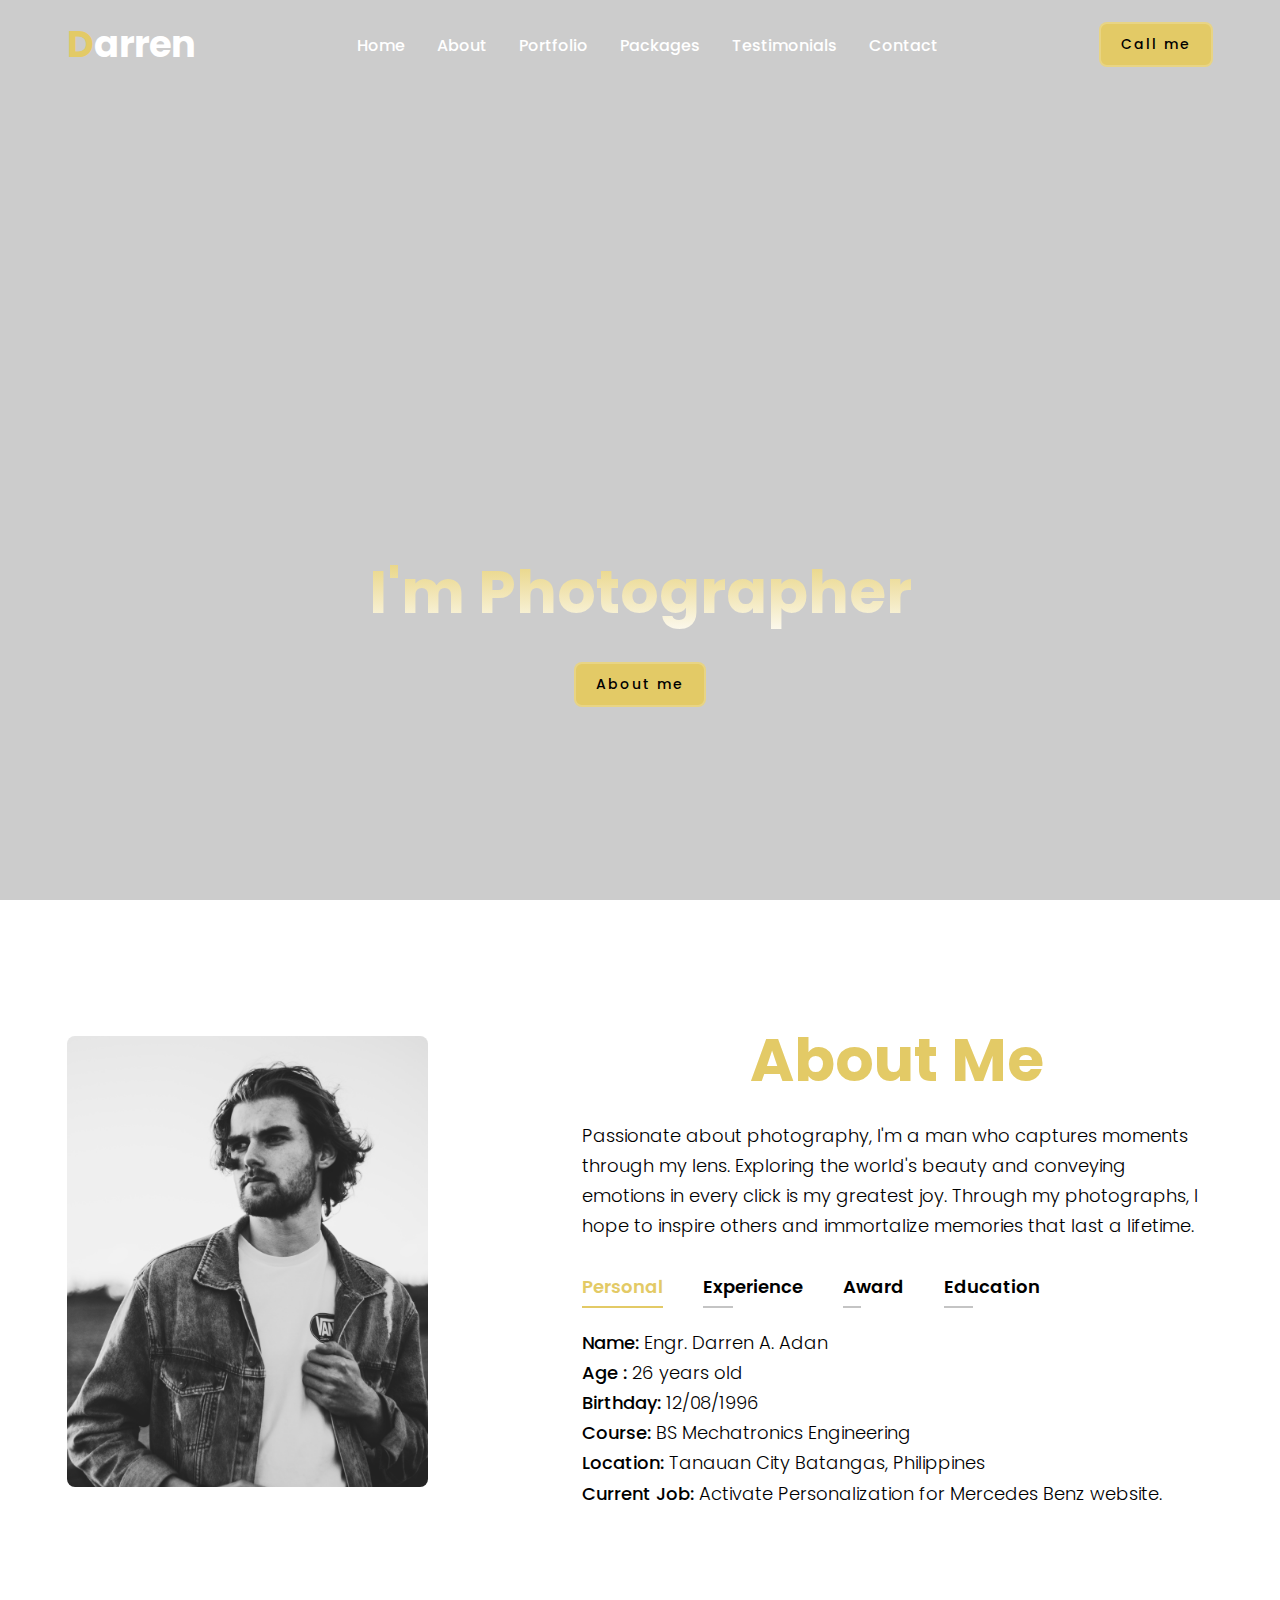
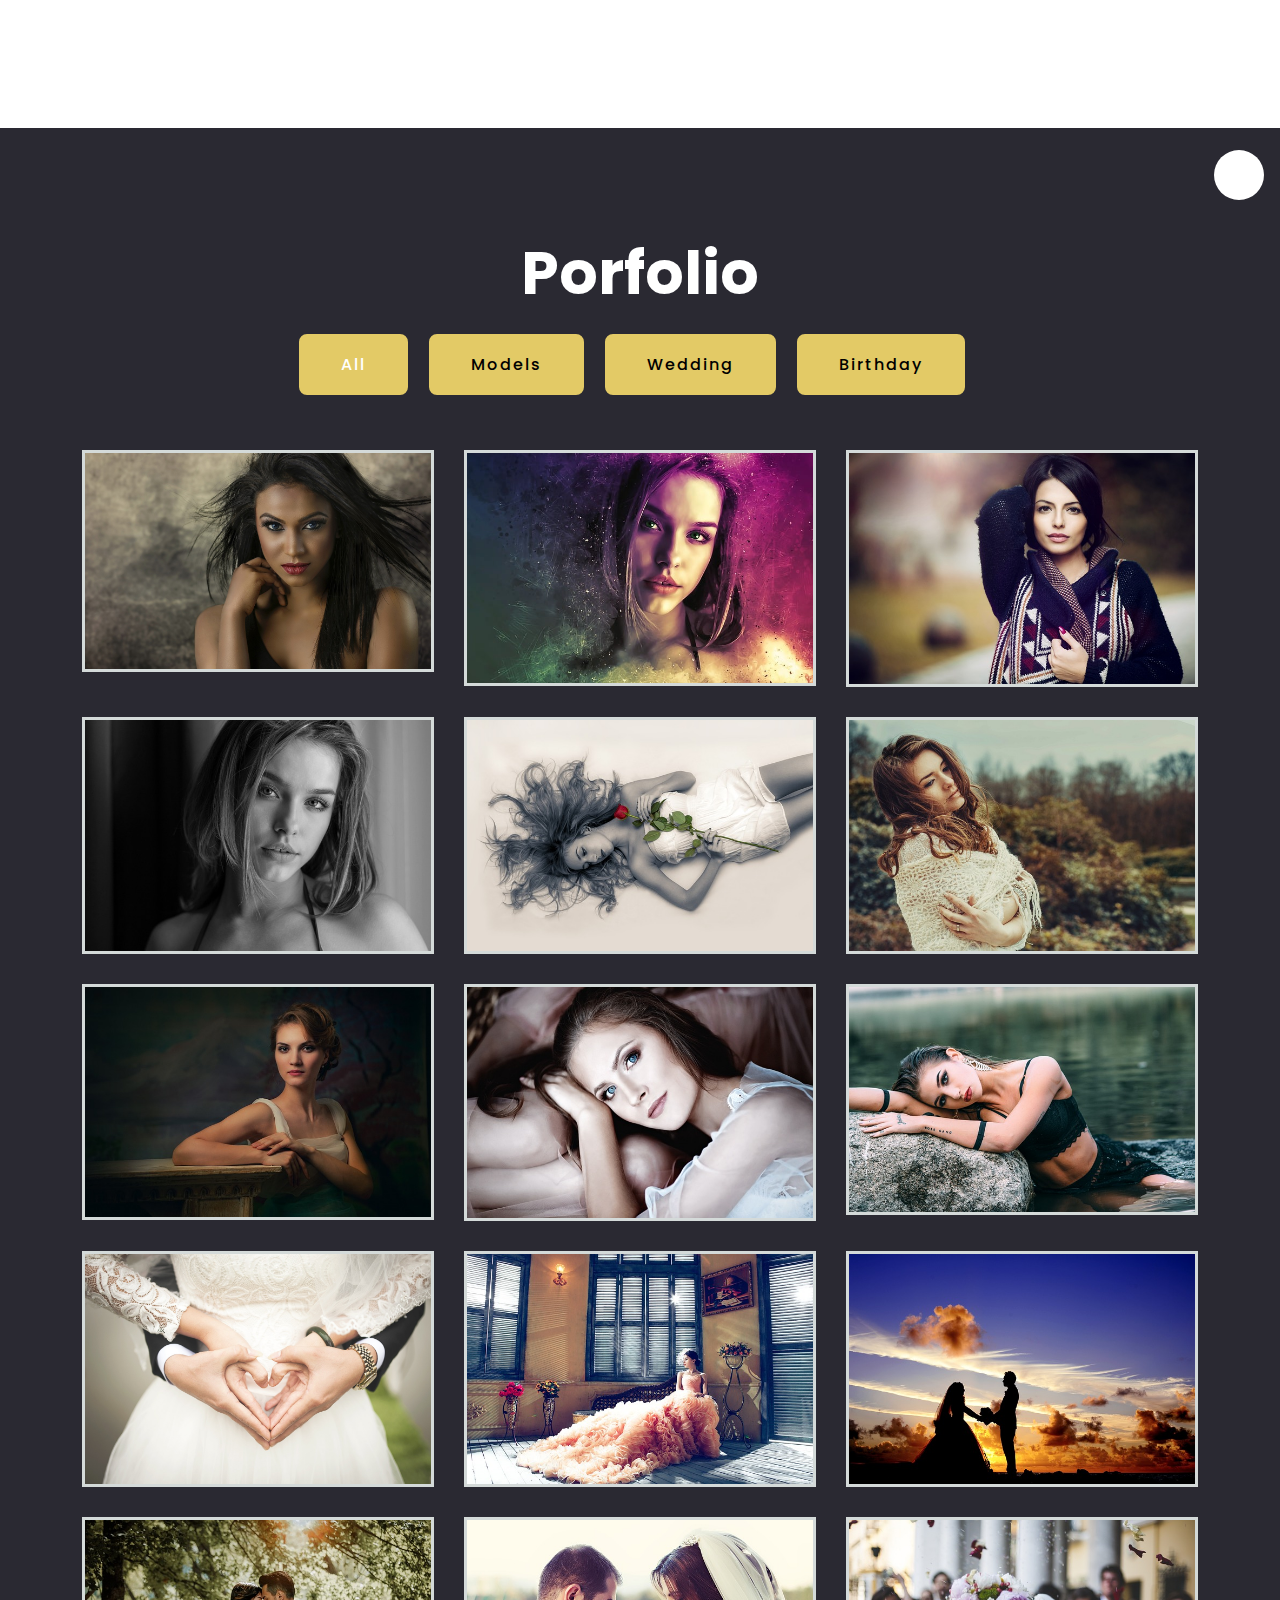
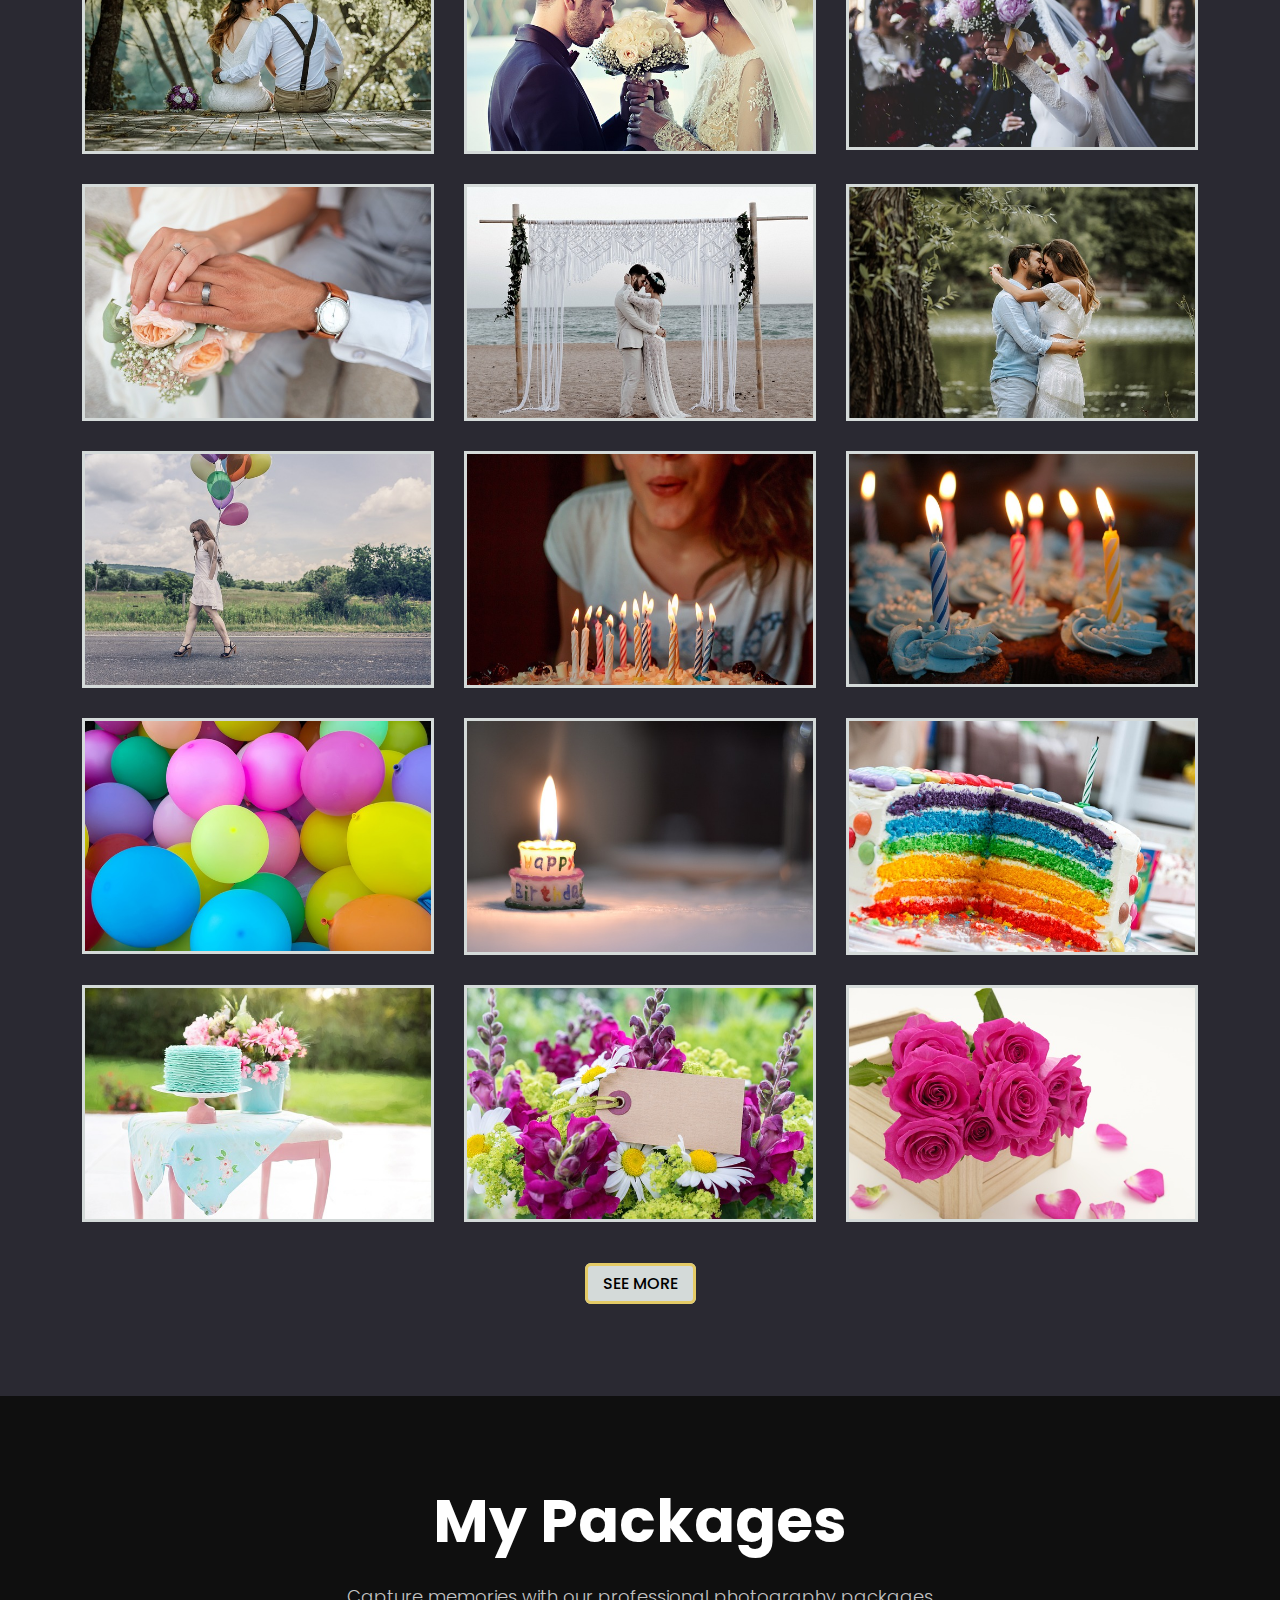
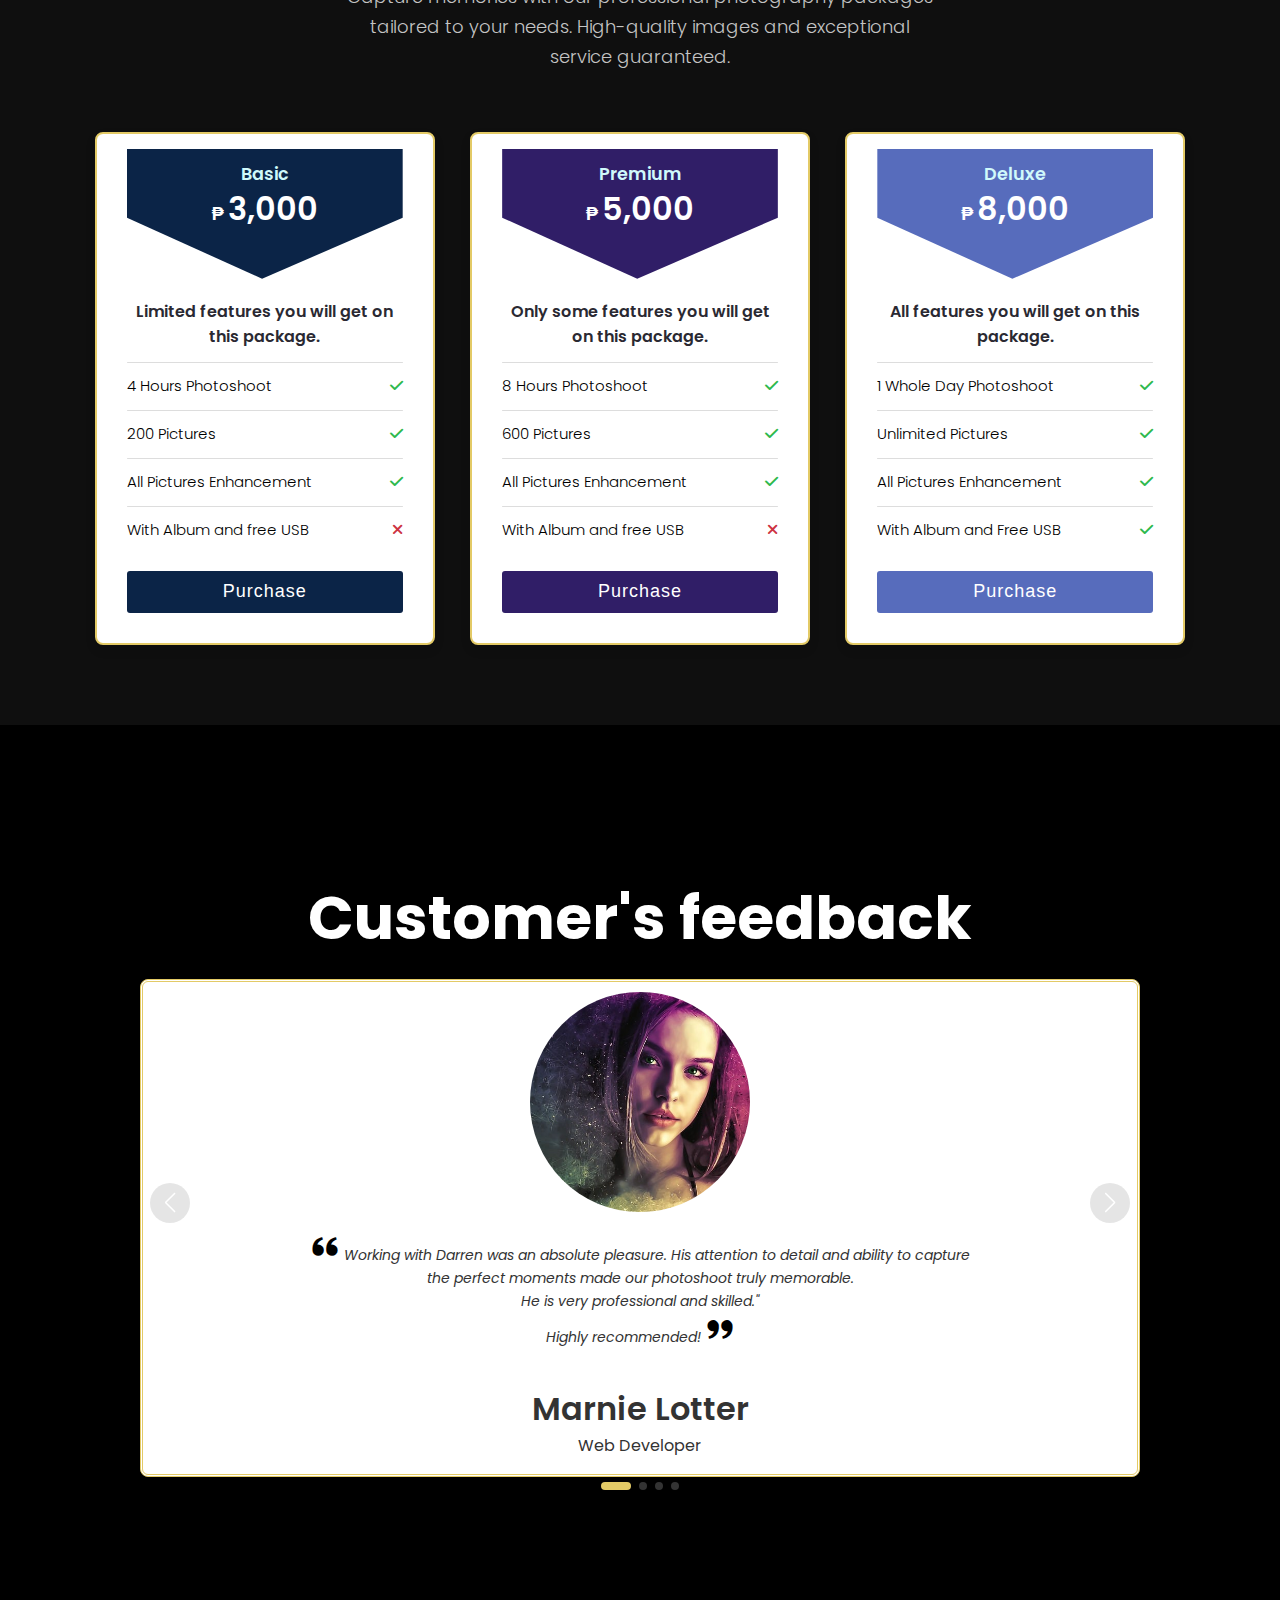
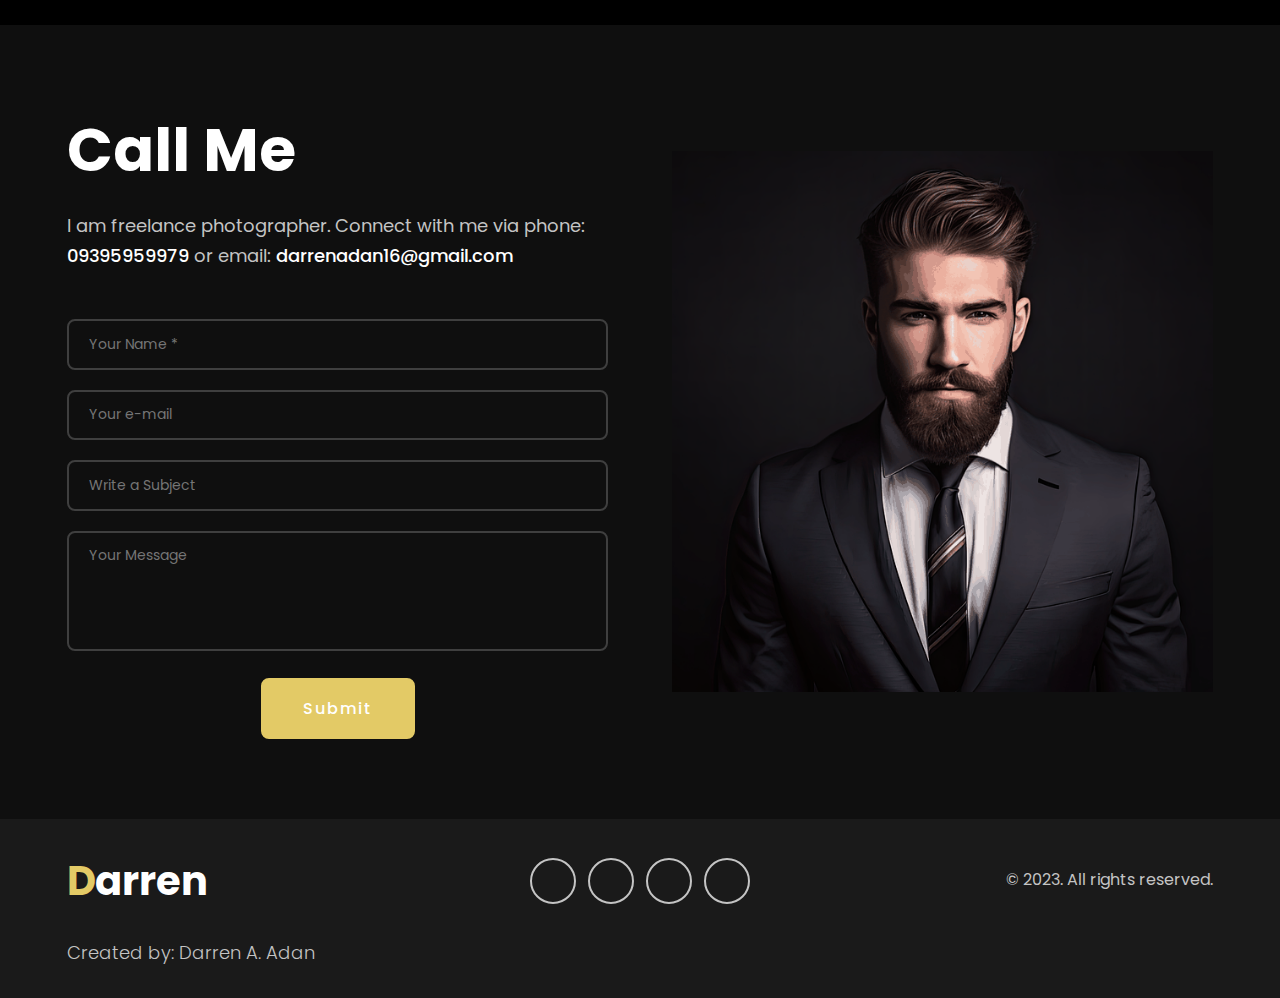
==== index.html @ 34c87a1b "Add files via upload" ====
<!DOCTYPE html>
<html lang="en">

<head>
  <meta charset="UTF-8" />
  <meta http-equiv="X-UA-Compatible" content="IE=edge" />
  <meta name="viewport" content="width=device-width, initial-scale=1.0" />

  <!--=============== UNICONS ===============-->
  <link rel="stylesheet" href="https://unicons.iconscout.com/release/v4.0.0/css/line.css" />

  <!-- Swiper CSS -->
  <link rel="stylesheet" href="./assets/css/swiper-bundle.min.css" />

  <!-- Boxicons CSS -->
  <link href="https://unpkg.com/boxicons@2.1.2/css/boxicons.min.css" rel="stylesheet" />
  <link rel="stylesheet" href="https://cdnjs.cloudflare.com/ajax/libs/font-awesome/6.4.0/css/all.min.css">

  <link href="https://cdnjs.cloudflare.com/ajax/libs/magnific-popup.js/1.1.0/magnific-popup.css" rel="stylesheet" />
  <link rel="stylesheet" href="https://cdnjs.cloudflare.com/ajax/libs/font-awesome/6.4.0/css/all.min.css">

  <!--=============== CSS ===============-->
  <link rel="stylesheet" href="assets/css/styles.css" />

  <title>Portfolio Website</title>
</head>

<body>
  <!--=============== HEADER ===============-->
  <header class="header" id="header">
    <nav class="nav container">
      <a href="index.html" class="nav__logo"><span>D</span>arren</a>

      <div class="nav__menu" id="nav-menu">
        <ul class="nav__list">
          <li><a href="#home" class="nav__link">Home</a></li>

          <li><a href="#about" class="nav__link">About</a></li>

          <li><a href="#portfolio" class="nav__link">Portfolio</a></li>
          <li><a href="#packages" class="nav__link">Packages</a></li>
          <li><a href="#testimonials" class="nav__link">Testimonials</a></li>
          <li><a href="#contact" class="nav__link">Contact</a></li>
        </ul>

        <div class="nav__close" id="nav-close">
          <i class="ui uil-times"></i>
        </div>
      </div>

      <div class="nav__btns">
        <a href="#contact" class="nav__link-btn btn">Call me</a>

        <div class="nav__toggle" id="nav-toggle">
          <i class="uil uil-bars"></i>
        </div>
      </div>
    </nav>
  </header>

  <!--=============== MAIN ===============-->
  <main class="main">
    <!--=============== HOME ===============-->
    <section class="containerOne" id="home">
      <video class="fullscreen" src="assets/img/video1.mp4" playsinline autoplay muted loop></video>

      <div class="headerOne">
        <p>I'm Photographer</p>
        <a href="#about" class="nav__link-btn btn aboutMe">About me</a>
      </div>
    </section>

    <!--=============== ABOUT ===============-->
    <section class="about section" id="about">
      <div class="about__container container grid">
        <img src="./assets/img/img7.jpg" alt="" class="about__img" />

        <div class="about__content">
          <h2 class="section__title">About Me</h2>

          <p class="about__description">
            Passionate about photography, I'm a man who captures moments
            through my lens. Exploring the world's beauty and conveying
            emotions in every click is my greatest joy. Through my
            photographs, I hope to inspire others and immortalize memories
            that last a lifetime.
          </p>

          <div class="tabs__btns">
            <span class="tabs__btn tab__active" data-target="#skills">Personal</span>
            <span class="tabs__btn" data-target="#experience">Experience</span>
            <span class="tabs__btn" data-target="#award">Award</span>
            <span class="tabs__btn" data-target="#education">Education</span>
          </div>

          <div class="tabs__content">
            <div class="tabs__item tab__active" data-content id="skills">
              <div class="tabs__data grid">
                <p class="tabs__description">
                  <span class="personal">Name: </span> Engr. Darren A. Adan
                  <br />
                  <span class="personal"> Age :</span> 26 years old <br />
                  <span class="personal">Birthday: </span> 12/08/1996 <br />
                  <span class="personal">Course:</span> BS Mechatronics
                  Engineering <br />
                  <span class="personal"> Location: </span> Tanauan City
                  Batangas, Philippines <br />
                  <span class="personal"> Current Job: </span> Activate
                  Personalization for Mercedes Benz website. <br />
                </p>
              </div>
            </div>

            <div class="tabs__item" data-content id="award">
              <div class="tabs__data grid">
                <p class="tabs__description">
                  <span>President</span> - C and U Philippines
                  <span>2021 - 2022</span>
                </p>

                <p class="tabs__description">
                  <span>Inventor acknowledged by DOST</span> - College
                  <span>2019 - 2020</span>
                </p>

                <p class="tabs__description">
                  <span>Athlete of the Year</span> - High School
                  <span>2012 - 2013</span>
                </p>
              </div>
            </div>

            <div class="tabs__item" data-content id="experience">
              <div class="tabs__data grid">
                <p class="tabs__description">
                  <span>Digital Personalization Specialist</span> - Mercedes
                  Benz/Aquient Asia
                  <span>2022 - Current</span>
                </p>

                <p class="tabs__description">
                  <span>Website Developer and Designer</span> - Freelance
                  <span>2018 - 2023</span>
                </p>

                <p class="tabs__description">
                  <span>Business Process Expert</span> - Globe telecom/AGC
                  <span>2021 - 2022</span>
                </p>
              </div>
            </div>

            <div class="tabs__item" data-content id="education">
              <div class="tabs__data grid">
                <p class="tabs__description">
                  <span>BS Mechatronics Engineering</span> - Batangas State
                  Univerity
                  <span>2020</span>
                </p>

                <p class="tabs__description">
                  <span>Certified Marketing Cloud Personalization
                    Specialist</span>
                  - Salesforce
                  <span>2022</span>
                </p>

                <p class="tabs__description">
                  <span>Certified Marketing Cloud Email Specialist</span> -
                  Salesforce
                  <span>2022</span>
                </p>
              </div>
            </div>
          </div>
        </div>
      </div>
    </section>

    <!--=============== PORTFOLIO ===============-->
    <section id="portfolio" class="gallery section">
      <div class="container">
        <h1 class="section__title">Porfolio</h1>
        <div class="row">
          <div class="gallery-filter">
            <span class="filter-item active btn" data-filter="all">All</span>
            <span class="filter-item btn" data-filter="model">Models</span>
            <span class="filter-item btn" data-filter="wedding">Wedding</span>
            <span class="filter-item btn" data-filter="birthday">Birthday</span>

          </div>
        </div>
        <div class="row">

          <!-- MODEL gallery item start -->
          <div class="gallery-item model">
            <div class="gallery-item-inner">
              <a class="popupimg" href="./assets/Gallery Images/Model Photos/1.jpg">
                <img src="./assets/Gallery Images/Model Photos/1.jpg" alt="camera" />
              </a>
            </div>
          </div>

          <div class="gallery-item model">
            <div class="gallery-item-inner">
              <a class="popupimg" href="./assets/Gallery Images/Model Photos/2.jpg">
                <img src="./assets/Gallery Images/Model Photos/2.jpg" alt="camera" />
              </a>
            </div>
          </div>

          <div class="gallery-item model">
            <div class="gallery-item-inner">
              <a class="popupimg" href="./assets/Gallery Images/Model Photos/3.jpg">
                <img src="./assets/Gallery Images/Model Photos/3.jpg" alt="camera" />
              </a>
            </div>
          </div>

          <div class="gallery-item model">
            <div class="gallery-item-inner">
              <a class="popupimg" href="./assets/Gallery Images/Model Photos/4.jpg">
                <img src="./assets/Gallery Images/Model Photos/4.jpg" alt="camera" />
              </a>
            </div>
          </div>

          <div class="gallery-item model">
            <div class="gallery-item-inner">
              <a class="popupimg" href="./assets/Gallery Images/Model Photos/5.jpg">
                <img src="./assets/Gallery Images/Model Photos/5.jpg" alt="camera" />
              </a>
            </div>
          </div>

          <div class="gallery-item model">
            <div class="gallery-item-inner">
              <a class="popupimg" href="./assets/Gallery Images/Model Photos/6.jpg">
                <img src="./assets/Gallery Images/Model Photos/6.jpg" alt="camera" />
              </a>
            </div>
          </div>

          <div class="gallery-item model">
            <div class="gallery-item-inner">
              <a class="popupimg" href="./assets/Gallery Images/Model Photos/7.jpg">
                <img src="./assets/Gallery Images/Model Photos/7.jpg" alt="camera" />
              </a>
            </div>
          </div>

          <div class="gallery-item model">
            <div class="gallery-item-inner">
              <a class="popupimg" href="./assets/Gallery Images/Model Photos/8.jpg">
                <img src="./assets/Gallery Images/Model Photos/8.jpg" alt="camera" />
              </a>
            </div>
          </div>

          <div class="gallery-item model">
            <div class="gallery-item-inner">
              <a class="popupimg" href="./assets/Gallery Images/Model Photos/9.jpg">
                <img src="./assets/Gallery Images/Model Photos/9.jpg" alt="camera" />
              </a>
            </div>
          </div>


          <!-- Wedding gallery  item start -->
          <div class="gallery-item wedding">
            <div class="gallery-item-inner">
              <a class="popupimg" href="./assets/Gallery Images/wedding Photos/1.jpg">
                <img src="./assets/Gallery Images/wedding Photos/1.jpg" alt="wedding" />
              </a>
            </div>
          </div>

          <div class="gallery-item wedding">
            <div class="gallery-item-inner">
              <a class="popupimg" href="./assets/Gallery Images/wedding Photos/2.jpg">
                <img src="./assets/Gallery Images/wedding Photos/2.jpg" alt="wedding" />
              </a> </div>
          </div>

          <div class="gallery-item wedding">
            <div class="gallery-item-inner">
              <a class="popupimg" href="./assets/Gallery Images/wedding Photos/3.jpg">
                <img src="./assets/Gallery Images/wedding Photos/3.jpg" alt="wedding" />
              </a> </div>
          </div>

          <div class="gallery-item wedding">
            <div class="gallery-item-inner">
              <a class="popupimg" href="./assets/Gallery Images/wedding Photos/4.jpg">
                <img src="./assets/Gallery Images/wedding Photos/4.jpg" alt="wedding" />
              </a> </div>
          </div>

          <div class="gallery-item wedding">
            <div class="gallery-item-inner">
              <a class="popupimg" href="./assets/Gallery Images/wedding Photos/5.jpg">
                <img src="./assets/Gallery Images/wedding Photos/5.jpg" alt="wedding" />
              </a> </div>
          </div>

          <div class="gallery-item wedding">
            <div class="gallery-item-inner">
              <a class="popupimg" href="./assets/Gallery Images/wedding Photos/6.jpg">
                <img src="./assets/Gallery Images/wedding Photos/6.jpg" alt="wedding" />
              </a> </div>
          </div>

          <div class="gallery-item wedding">
            <div class="gallery-item-inner">
              <a class="popupimg" href="./assets/Gallery Images/wedding Photos/7.jpg">
                <img src="./assets/Gallery Images/wedding Photos/7.jpg" alt="wedding" />
              </a> </div>
          </div>

          <div class="gallery-item wedding">
            <div class="gallery-item-inner">
              <a class="popupimg" href="./assets/Gallery Images/wedding Photos/8.jpg">
                <img src="./assets/Gallery Images/wedding Photos/8.jpg" alt="wedding" />
              </a> </div>
          </div>

          <div class="gallery-item wedding">
            <div class="gallery-item-inner">
              <a class="popupimg" href="./assets/Gallery Images/wedding Photos/9.jpg">
                <img src="./assets/Gallery Images/wedding Photos/9.jpg" alt="wedding" />
              </a> </div>
          </div>
          <!-- gallery item end -->

          <!-- Birthday gallery item start -->
          <div class="gallery-item birthday">
            <div class="gallery-item-inner">
              <a class="popupimg" href="./assets/Gallery Images/Birthday photos/1.jpg">
                <img src="./assets/Gallery Images/Birthday photos/1.jpg" alt="birthday" />
              </a>
            </div>
          </div>

          <div class="gallery-item birthday">
            <div class="gallery-item-inner">
              <a class="popupimg" href="./assets/Gallery Images/Birthday photos/2.jpg">
                <img src="./assets/Gallery Images/Birthday photos/2.jpg" alt="birthday" />
              </a> </div>
          </div>

          <div class="gallery-item birthday">
            <div class="gallery-item-inner">
              <a class="popupimg" href="./assets/Gallery Images/Birthday photos/3.jpg">
                <img src="./assets/Gallery Images/Birthday photos/3.jpg" alt="birthday" />
              </a> </div>
          </div>

          <div class="gallery-item birthday">
            <div class="gallery-item-inner">
              <a class="popupimg" href="./assets/Gallery Images/Birthday photos/4.jpg">
                <img src="./assets/Gallery Images/Birthday photos/4.jpg" alt="birthday" />
              </a> </div>
          </div>

          <div class="gallery-item birthday">
            <div class="gallery-item-inner">
              <a class="popupimg" href="./assets/Gallery Images/Birthday photos/5.jpg">
                <img src="./assets/Gallery Images/Birthday photos/5.jpg" alt="birthday" />
              </a> </div>
          </div>

          <div class="gallery-item birthday">
            <div class="gallery-item-inner">
              <a class="popupimg" href="./assets/Gallery Images/Birthday photos/6.jpg">
                <img src="./assets/Gallery Images/Birthday photos/6.jpg" alt="birthday" />
              </a> </div>
          </div>

          <div class="gallery-item birthday">
            <div class="gallery-item-inner">
              <a class="popupimg" href="./assets/Gallery Images/Birthday photos/7.jpg">
                <img src="./assets/Gallery Images/Birthday photos/7.jpg" alt="birthday" />
              </a> </div>
          </div>

          <div class="gallery-item birthday">
            <div class="gallery-item-inner">
              <a class="popupimg" href="./assets/Gallery Images/Birthday photos/8.jpg">
                <img src="./assets/Gallery Images/Birthday photos/8.jpg" alt="birthday" />
              </a> </div>
          </div>

          <div class="gallery-item birthday">
            <div class="gallery-item-inner">
              <a class="popupimg" href="./assets/Gallery Images/Birthday photos/9.jpg">
                <img src="./assets/Gallery Images/Birthday photos/9.jpg" alt="birthday" />
              </a> </div>
          </div>
          <!-- gallery item end -->


          <!-- gallery item end -->
        </div>

        <div class="SeeMore">
          <a href="./Gallery_Complete.html" target="_blank" class="">SEE MORE</a>
        </div>
      </div>
    </section>

    <!--=============== Packages ===============-->

    <section class="section Packages" id="packages">
      <h2 class="section__title">My Packages</h2>
      <p class="section__description">
        Capture memories with our professional photography packages tailored to your needs. High-quality images and
        exceptional service guaranteed.
      </p>
      <div class="content">
        <div class="card one">
          <div class="top">
            <div class="title">Basic</div>
            <div class="price-sec">
              <span class="dollar">₱</span>
              <span class="price">3,000</span>
            </div>
          </div>

          <div class="info">Limited features you will get on this package.</div>
          <div class="details">
            <div class="one">
              <span>4 Hours Photoshoot</span>
              <i class="fas fa-check"></i>
            </div>
            <div class="one">
              <span>200 Pictures</span>
              <i class="fas fa-check"></i>
            </div>
            <div class="one">
              <span>All Pictures Enhancement</span>
              <i class="fas fa-check"></i>
            </div>
            <div class="one">
              <span>With Album and free USB</span>
              <i class="fas fa-times"></i>
            </div>
            <button> <a href="#contact">Purchase</a> </button>
          </div>
        </div>


        <div class="card two">
          <div class="top">
            <div class="title">Premium</div>
            <div class="price-sec">
              <span class="dollar">₱</span>
              <span class="price">5,000</span>

            </div>
          </div>
          <div class="info">Only some features you will get on this package.</div>
          <div class="details">
            <div class="one">
              <span>8 Hours Photoshoot</span>
              <i class="fas fa-check"></i>
            </div>
            <div class="one">
              <span>600 Pictures</span>
              <i class="fas fa-check"></i>
            </div>
            <div class="one">
              <span>All Pictures Enhancement</span>
              <i class="fas fa-check"></i>
            </div>
            <div class="one">
              <span>With Album and free USB</span>
              <i class="fas fa-times"></i>
            </div>
            <button> <a href="#contact">Purchase</a> </button>
          </div>


        </div>
        <div class="card three">
          <div class="top">
            <div class="title">Deluxe</div>
            <div class="price-sec">
              <span class="dollar">₱</span>
              <span class="price">8,000</span>

            </div>
          </div>
          <div class="info">All features you will get on this package.</div>
          <div class="details">
            <div class="one">
              <span>1 Whole Day Photoshoot</span>
              <i class="fas fa-check"></i>
            </div>
            <div class="one">
              <span>Unlimited Pictures</span>
              <i class="fas fa-check"></i>
            </div>
            <div class="one">
              <span>All Pictures Enhancement</span>
              <i class="fas fa-check"></i>
            </div>
            <div class="one">
              <span>With Album and Free USB</span>
              <i class="fas fa-check"></i>
            </div>
            <button> <a href="#contact">Purchase</a> </button>
          </div>
        </div>
      </div>
    </section>
    <!-- Testimonials -->

    <section id="testimonials" class="testimonial_container section">
      <div class="testimonial mySwiper">
        <h1 class="section__title">Customer's feedback</h1>
        <div class="testi-content swiper-wrapper">
          <div class="slide swiper-slide">
            <img src="./assets/Gallery Images/Model Photos/2.jpg" alt="" class="image" />
            <p>
              <i class="bx bxs-quote-alt-left quote-icon"></i>
              Working with Darren was an absolute pleasure. His attention to
              detail and ability to capture the perfect moments made our
              photoshoot truly memorable. <br />
              He is very professional and skilled."
              <br />
              Highly recommended!
              <i class="bx bxs-quote-alt-right quote-icon"></i>
            </p>
            <div class="details">
              <span class="name">Marnie Lotter</span>
              <span class="job">Web Developer</span>
            </div>
          </div>
          <div class="slide swiper-slide">
            <img src="./assets/img/img2.jpg" alt="" class="image" />
            <p>
              <i class="bx bxs-quote-alt-left quote-icon"></i>
              Darren's talent behind the camera is unmatched. He has a unique
              ability to make you feel comfortable and bring out your best in
              every shot. The results speak for themselves. I couldn't be
              happier with his work! - David M.
              <br />
              Highly recommended!
              <i class="bx bxs-quote-alt-right quote-icon"></i>
            </p>

            <div class="details">
              <span class="name">Marnie Lotter</span>
              <span class="job">Web Developer</span>
            </div>
          </div>

          <div class="slide swiper-slide">
            <img src="./assets/img/img1.jpg" alt="" class="image" />
            <p>
              <i class="bx bxs-quote-alt-left quote-icon"></i>
              Working with Darren was an absolute pleasure! His exceptional
              talent and keen eye for detail captured moments I'll cherish
              forever. He truly brought out the best in me, and I couldn't be
              happier with the stunning photographs.
              <br />
              Highly recommended!
              <i class="bx bxs-quote-alt-right quote-icon"> </i>
            </p>

            <div class="details">
              <span class="name">Marnie Lotter</span>
              <span class="job">Web Developer</span>
            </div>
          </div>
          <div class="slide swiper-slide">
            <img src="./assets/img/img3.jpg" alt="" class="image" />
            <p>
              <i class="bx bxs-quote-alt-left quote-icon"></i>
              I had the privilege of hiring Darren for my professional
              headshots, and I couldn't be happier with the results. His
              professionalism, creativity, and eye for detail exceeded my
              expectations.
              <br />
              Highly recommended!
              <i class="bx bxs-quote-alt-right quote-icon"></i>
            </p>

            <div class="details">
              <span class="name">Marnie Lotter</span>
              <span class="job">Web Developer</span>
            </div>
          </div>
        </div>
        <div class="swiper-button-next nav-btn"></div>
        <div class="swiper-button-prev nav-btn"></div>
        <div class="swiper-pagination"></div>
      </div>
    </section>

    <!--=============== CONTACT ===============-->
    <section class="contact section" id="contact">
      <div class="contact__container container grid">
        <div class="contact__content">
          <h2 class="section__title">Call Me</h2>

          <p class="contact__description">
            I am freelance photographer. Connect with me via phone:
            <a href="tel:+09395959979">09395959979</a> or email:
            <a href="mailto:darrenadan16@gmail.com">darrenadan16@gmail.com</a>
          </p>

          <form class="contact__form" action="https://formsubmit.co/darrenadan16@gmail.com" method="POST">
            <div class="contact__form-input">
              <input type="text" name="name" placeholder="Your Name *" class="contact__input" id="contact-name" />
            </div>

            <div class="contact__form-input">
              <input type="email" name="email" placeholder="Your e-mail" class="contact__input" id="contact-email" />
            </div>

            <div class="contact__form-input">
              <input type="text" name="subject" placeholder="Write a Subject" class="contact__input"
                id="contact-subject" />
            </div>

            <div class="contact__form-input">
              <textarea name="message" id="contact-message" class="contact__input textarea"
                placeholder="Your Message"></textarea>
            </div>
            <div class="submit">
              <input type="submit" value="Submit" class="btn" />
            </div>

            <p class="error__message" id="error-message"></p>
          </form>
        </div>

        <img src="./assets/Gallery Images/contactPic.jpg" alt="" class="contact__img" />
      </div>
    </section>
  </main>

  <!--=============== FOOTER ===============-->
  <footer class="footer">
    <div class="footer__container container grid">
      <a href="index.html" class="footer__logo"><span>D</span>arren</a>

      <div class="footer__socials">
        <a href="https://www.facebook.com/darren.adan" target="_blank" class="footer__social-link">
          <i class="uil uil-facebook-f"></i>
        </a>

        <a href="https://www.linkedin.com/in/darren-adan-a639a720b/" target="_blank" class="footer__social-link">
          <i class="uil uil-linkedin"></i>
        </a>

        <a href="www.twitter.com" target="_blank" class="footer__social-link">
          <i class="uil uil-twitter"></i>
        </a>



        <a href="www.instagram.com" target="_blank" class="footer__social-link">
          <i class="uil uil-instagram"></i>
        </a>
      </div>

      <p class="footer__copyright">&copy; 2023. All rights reserved.</p>
      Created by: Darren A. Adan
    </div>
  </footer>

  <!--=============== SCROLL UP ===============-->
  <a href="#" class="scrollup" id="scroll-up">
    <i class="uil uil-angle-up scrollup__icon"></i>
  </a>

  <!--=============== EMAIL JS ===============-->
  <script type="text/javascript" src="https://cdn.jsdelivr.net/npm/@emailjs/browser@3/dist/email.min.js"></script>
  <script src="./assets/js/swiper-bundle.min.js"></script>

  <!-- Portfolio -->
  <script src="https://cdnjs.cloudflare.com/ajax/libs/jquery/2.1.3/jquery.min.js"></script>
  <script src="https://cdnjs.cloudflare.com/ajax/libs/magnific-popup.js/1.1.0/jquery.magnific-popup.js"></script>
  <script src="https://cdnjs.cloudflare.com/ajax/libs/jquery.isotope/2.2.2/isotope.pkgd.min.js"></script>
  <!--=============== MAIN JS ===============-->
  <script src="./assets/js/main.js"></script>
 
 
 
 
 
 
 
 
 <!-- For some reason, it is not working when it is on main JS file -->
 <script>
// Portfolio
const filterContainer = document.querySelector(".gallery-filter"),
  galleryItems = document.querySelectorAll(".gallery-item");

filterContainer.addEventListener("click", (event) => {
  if (event.target.classList.contains("filter-item")) {
    // deactivate existing active 'filter-item'
    filterContainer.querySelector(".active").classList.remove("active");
    // activate new 'filter-item'
    event.target.classList.add("active");
    const filterValue = event.target.getAttribute("data-filter");
    galleryItems.forEach((item) => {
      if (item.classList.contains(filterValue) || filterValue === 'all') {
        item.classList.remove("hide");
        item.classList.add("show");
      } else {
        item.classList.remove("show");
        item.classList.add("hide");
      }
    });
  }
});

$(document).ready(function () {
  $('.popupimg').magnificPopup({
    type: 'image',
    mainClass: 'mfp-with-zoom',
    gallery: {
      enabled: true
    },

    zoom: {
      enabled: true,

      duration: 300, // duration of the effect, in milliseconds
      easing: 'ease-in-out', // CSS transition easing function

      opener: function (openerElement) {

        return openerElement.is('img') ? openerElement : openerElement.find('img');
      }
    }

  });

});
  </script>
</body>

</html>
---- assets/css/styles.css ----
/*=============== GOOGLE FONTS ===============*/
@import url("https://fonts.googleapis.com/css2?family=Montserrat:wght@900&family=Poppins:wght@300;400;500;600;700&display=swap");

/*=============== VARIABLES CSS ===============*/
:root {
  --header-height: 4rem;

  /*========== Colors ==========*/
  /* Color mode HSL(hue, saturation, lightness) */
  --first-color: #e3ca66;
  --title-color: hsl(0, 0%, 100%);
  --text-color: hsl(0, 0%, 77%);
  --body-color: hsl(0, 0%, 6%);
  --container-color: hsl(0, 0%, 10%);
  --border-color: hsla(0, 0%, 100%, 0.2);

  /*========== Font and typography ==========*/
  /*.5rem = 8px | 1rem = 16px ...*/
  --body-font: "Poppins", sans-serif;
  --second-font: "Montserrat", sans-serif;

  --big-font-size: clamp(2rem, 0.9706rem + 4.7059vw, 4.5rem);
  --h1-font-size: clamp(1.75rem, 0.9265rem + 3.7647vw, 3.75rem);
  --h2-font-size: 1.75rem;
  --h3-font-size: 1.5rem;
  --normal-font-size: 1.125rem;
  --small-font-size: 1rem;
  --smaller-font-size: 0.875rem;

  /*========== Font weight ==========*/
  --weight-300: 300;
  --weight-400: 400;
  --weight-500: 500;
  --weight-600: 600;
  --weight-700: 700;
  --weight-900: 900;

  /*========== Transition ==========*/
  --transition: cubic-bezier(0.05, 0.2, 0.1, 1);

  /*========== Border Radius ==========*/
  --radius: 0.5rem;

  /*========== z index ==========*/
  --z-tooltip: 10;
  --z-fixed: 100;
}

/* Responsive typography */
@media screen and (max-width: 992px) {
  :root {
    --header-height: 5rem;

    --h2-font-size: 1.5rem;
    --h3-font-size: 1.25rem;
    --normal-font-size: 1rem;
    --small-font-size: 0.9375rem;
    --smaller-font-size: 0.813rem;
  }
}

/*=============== BASE ===============*/
* {
  margin: 0;
  padding: 0;
  box-sizing: border-box;
}

html {
  scroll-behavior: smooth;
}

input,
textarea,
body {
  color: var(--text-color);
  font-family: var(--body-font);
  font-size: var(--normal-font-size);
  font-weight: var(--weight-300);
}

body {
  background-color: var(--body-color);
}

h1,
h2,
h3 {
  color: var(--title-color);
  font-weight: var(--weight-700);
}

ul {
  list-style: none;
}

a {
  text-decoration: none;
}

p {
  line-height: 1.67em;
}

img {
  max-width: 100%;
}

textarea,
input {
  background-color: transparent;
  border: none;
  outline: none;
}

/*=============== REUSABLE CSS CLASSES ===============*/

.container {
  max-width: 1260px;
  margin-inline: auto;
  padding-inline: 0.75rem;
}

.grid {
  display: grid;
  gap: 1.75rem;
}

.section {
  padding-block: 5rem;
}

.section__title {
  font-size: var(--h1-font-size);
  margin-bottom: 1rem;
}

.section__title:not(.about .section__title, .contact .section__title),
.section__description {
  text-align: center;
}

.section__description {
  max-width: 600px;
  margin-inline: auto;
  margin-bottom: 3.75rem;
}

.btn {
  display: inline-block;
  color: var(--title-color);
  background-color: var(--first-color);
  border: 2px solid var(--first-color);
  padding: 1rem 2.5rem;
  border-radius: var(--radius);
  font-size: var(--small-font-size);
  font-weight: var(--weight-500);
  letter-spacing: 2px;
  cursor: pointer;
  transition: all 0.3s var(--transition);
}

.btn:hover {
  color: black;
}

/*=============== HEADER & NAV ===============*/
.header {
  position: absolute;
  top: 0;
  left: 0;
  width: 100%;
  z-index: var(--z-fixed);
}

.nav,
.nav__list,
.nav__socials {
  display: flex;
}

.nav {
  height: calc(var(--header-height) + 1.5rem);
  align-items: center;
  justify-content: space-between;
  column-gap: 3.5rem;
}

.nav__logo {
  color: var(--title-color);
  font-size: 2.3rem;
  font-weight: var(--weight-700);
}

.nav__logo span {
  color: var(--first-color);
}

.nav__list {
  column-gap: 2rem;
}

.nav__link,
.nav__social-link {
  font-size: var(--small-font-size);
  color: var(--title-color);
  transition: all 0.3s var(--transition);
}

.nav__link {
  font-weight: var(--weight-500);
}

.nav__socials {
  column-gap: 1.5rem;
  margin-left: auto;
}

.nav__social-link:hover {
  color: var(--first-color);
  transform: translateY(-0.25rem);
}

.nav__link-btn {
  font-size: var(--smaller-font-size);
  background-color: var(--first-color);
  border-color: var(--border-color);
  padding: 0.625rem 1.25rem;
  color: black;
}

.nav__link-btn:hover {
  color: white;
}

.nav__toggle,
.nav__close {
  display: none;
}

/* Active link */
.active-link,
.nav__link:hover {
  color: var(--first-color);
}

/* Change background header */
.scroll-header {
  position: fixed;
  background-color: var(--container-color);
  box-shadow: 0 0 10px hsla(0, 0%, 0%, 0.25);
  animation: slide-down 0.7s;
}

@keyframes slide-down {
  0% {
    transform: translateY(-100%);
  }

  100% {
    transform: translateY(0);
  }
}

.scroll-header .nav {
  height: var(--header-height);
}

/*=============== HOME ===============*/
video.fullscreen {
  position: relative;
  z-index: 0;
  object-fit: cover;
  width: 100%;
  height: 100%;
  top: 50%;
  left: 50%;
  height: 100vh;
  display: grid;
  place-items: center;
  transform: translate(-50%, -50%);

  &::-webkit-media-controls {
    display: none !important;
  }
}

.containerOne {
  position: relative;
  display: grid;
  place-items: center;
  height: 100%;
  margin: 0 auto;
  background: #ccc;
}

.headerOne {
  z-index: 10;
  content: "";
  position: absolute;
  inset: 0;
  margin: auto;
  top: 58%;

  text-align: center;
}

.headerOne p {
  text-align: center;
  background: -webkit-linear-gradient(#e3ca66, white);
  -webkit-background-clip: text;
  -webkit-text-fill-color: transparent;
  font-weight: 700;
  font-size: var(--h1-font-size);
  margin: 20px;
  font-family: var(: sans-serif);
}

.headerOne a {
  font-size: var(--smaller-font-size);
  background-color: transparent;
  border-color: var(--border-color);
  padding: 0.625rem 1.25rem;
}

.headerOne a:hover {
  background-color: var(--first-color);
  border-color: var(--first-color);
  color: var(--title-color);
}

.headerOne .aboutMe {
  background-color: var(--first-color);
  color: black;
}

.headerOne .aboutMe:hover {
  color: white;
}

/*=============== ABOUT ===============*/
.about {
  background-color: white;
  height: 92vh;
  width: 100%;
}

@media screen and (max-width: 1200px) {
  .about {
    height: auto;
  }
}

.about p {
  color: black;
}

.about h2 {
  color: var(--first-color);
}

.about span {
  color: black;
}

.about__container {
  grid-template-columns: 5fr 7fr;
  align-items: center;
  column-gap: 4rem;
}

.about__img {
  border-radius: var(--radius);
  height: 80%;
}

.about__description {
  margin-bottom: 2rem;
}

.about__content h2 {
  text-align: center;
}

.tabs__btns {
  display: flex;
  column-gap: 2.5rem;
  margin-bottom: 1.25rem;
}

.tabs__btn,
.tabs__description span:first-child {
  font-weight: var(--weight-600);
}

.tabs__description span.personal {
  font-weight: 500;
}

.tabs__btn {
  cursor: pointer;
  color: var(--title-color);
  position: relative;
  padding-bottom: 0.5rem;
}

.tabs__btn::after {
  content: "";
  position: absolute;
  left: 0;
  bottom: 0;
  width: 30%;
  height: 2px;
  background-color: var(--text-color);
  transition: all 0.3s var(--transition);
}

.tabs__data {
  row-gap: 1rem;
}

.tabs__description span:last-child {
  display: block;
}

/* Active tab */
.tabs__btn.tab__active {
  color: var(--first-color);
}

.tabs__btn.tab__active::after {
  background-color: var(--first-color);
  width: 100%;
}

.tabs__item[data-content] {
  display: none;
}

.tab__active[data-content] {
  display: block;
}

/* Portfolio ..................................................................*/


.container {
  max-width: 1170px;
  margin: auto;
}

.row {
  display: flex;
  flex-wrap: wrap;
}

img {
  max-width: 100%;
  vertical-align: middle;
}

/*.gallery*/
.gallery {
  width: 100%;
  display: block;
  min-height: 100vh;
  background-color: #2a2932;
  padding: 100px 0;
}

.gallery .gallery-filter {
  padding: 0 15px;
  width: 100%;
  text-align: center;
  margin-bottom: 40px;
}

.gallery .gallery-filter .filter-item {
  color: black;
}

.gallery .gallery-filter .filter-item.active {
  color: white;
  border-color: var(--first-color);
  background: var(--first-color);
}

.gallery .gallery-item {
  width: calc(100% / 3);
  padding: 15px;
  transition: transform .25s ease;
}

.gallery .gallery-item:hover {
  transform: scale(1.05);
}

.gallery .gallery-item-inner img {
  width: 100%;
  border: 3px solid #d4dad9;
}

.gallery .gallery-item.show {
  animation: fadeIn 0.5s ease;
}

.SeeMore {
  text-align: center;
  margin-top: 2rem;
}

.SeeMore a {
  font-size: 1rem;
  border: 3px solid var(--first-color);
  text-decoration: none;
  text-align: center;
  padding: 6px 15px;
  background-color: #d4dad9;
  border-radius: 6px;
  color: black;
  font-weight: 500;
}

.SeeMore a:hover {
  background-color: var(--first-color);
  color: white;
}

@keyframes fadeIn {
  0% {
    opacity: 0;
  }

  100% {
    opacity: 1;
  }
}

.gallery .gallery-item.hide {
  display: none;
}

/*responsive*/
@media (max-width: 1000px) {
  .gallery .btn {
    padding: 5px;
  }
}

@media (max-width: 700px) {
  .gallery .gallery-item {
    padding: 5px;
  }
}

@media (max-width: 491px) {
  .gallery .gallery-item {
    width: 50%;
  }
}

@media (max-width: 467px) {
  .gallery .gallery-item {
    width: 100%;
  }

  .gallery .gallery-filter .filter-item {
    margin-bottom: 10px;
  }
}

/*=============== Packages ===============*/
.cardss {
  border: 5px solid red;
}

.content {
  max-width: 1090px;
  width: 100%;
  margin: auto;
  display: flex;
  justify-content: space-between;
  flex-wrap: wrap;
}

.content .card {
  background: #fff;
  width: calc(33% - 20px);
  text-align: center;
  padding: 15px 30px 30px 30px;
  box-shadow: 0 5px 10px rgba(0, 0, 0, 0.15);
  border: 2px solid var(--first-color);
  border-radius: .5rem;
  transition: transform .25s ease;
}

.content .card:hover {
  transform: scale(1.05);
}

.content .card .top {
  height: 130px;
  color: #fff;
  padding: 12px 0 0 0;
  clip-path: polygon(0 0, 100% 0, 100% 53%, 49% 100%, 0 53%);
}

.content .card .top .title {
  font-size: 1.1rem;
  font-weight: 600;
  color: #d0f9fb;
  margin-bottom: .5rem;
}

.content .card .top .price-sec {
  margin-top: -10px;
  font-weight: 600;
}

.content .card .top .price {
  font-size: 2rem;
}

.content .card .info {
  font-size: 16px;
  margin-top: 20px;
  color: #2a2932;
  font-weight: 600;
}

.content .card .details .one {
  margin-top: 25px;
  font-size: 15px;
  display: flex;
  justify-content: space-between;
  align-items: center;
  position: relative;
}

.content .card .details .one::before {
  position: absolute;
  content: "";
  width: 100%;
  background: #ddd;
  height: 1px;
  left: 0;
  top: -12px;
  border-radius: 25px;
}

.one span {
  color: black;
}

span.price {
  color: white;
}

span.dollar {
  color: white;
}

.content .card .details .one i {
  color: #2db94d;
}

.content .card .details i.fa-times {
  color: #cd3241;
}

.content .card button {
  outline: none;
  border: none;
  height: 42px;
  color: #fff;
  margin-top: 30px;
  border-radius: 3px;
  font-size: 18px;
  width: 100%;
  display: block;
  transition: all 0.3s ease;
  cursor: pointer;
  letter-spacing: 1px;
}

button a {
  color: white;
}



.content .one .top,
.content .one button {
  background: #0B2447;
}

.content .two .top,
.content .two button {
  background: #301E67;
}

.content .three .top,
.content .three button {
  background: #576CBC;
}

.content button:hover {
  filter: brightness(70%);
}

.content .one ::selection {
  background: var(--first-color)
}

.content .two ::selection {
  background: #f2b08c;
}

.content .three ::selection {
  background: #d0f9fb;
}

@media (max-width:1000px) {
  .content .card {
    background: #fff;
    width: calc(50% - 20px);
    margin-bottom: 30px;
  }
}

@media (max-width:715px) {
  .content .card {
    width: 100%;
  }
}

/*=============== WORK ===============*/
.portfolio {
  background-color: var(--container-color);
}

.portfolio__container {
  grid-template-columns: repeat(3, 1fr);
}

.portfolio__item {
  position: relative;
  cursor: pointer;
  border-radius: var(--radius);
  overflow: hidden;
}

.portfolio__item::after,
.portfolio__data {
  position: absolute;
  transition: all 0.65s var(--transition);
}

.portfolio__item::after {
  content: "";
  inset: 0;
  background: linear-gradient(180deg, transparent, var(--first-color));
  opacity: 0;
}

.portfolio__img {
  width: 100%;
  vertical-align: middle;
  transition: all 1s var(--transition);
}

.portfolio__data {
  inset-inline: 2rem;
  bottom: 1.25rem;
  text-align: center;
  z-index: var(--z-tooltip);
}

.portfolio__subtitle,
.portfolio__description {
  color: var(--title-color);
  opacity: 0.7;
}

.portfolio__subtitle {
  font-size: var(--small-font-size);
  margin-bottom: 0.25rem;
}

.portfolio__title {
  font-size: var(--h2-font-size);
  font-weight: var(--weight-600);
  margin-bottom: 0.75rem;
}

.portfolio__description {
  font-weight: var(--weight-400);
  display: none;
}

.gallery-filter span {
  margin-right: 1rem;
}

/* Work hover */
.portfolio__item:hover::after {
  opacity: 1;
}

.portfolio__item:hover .portfolio__img {
  transform: scale(1.1);
}

.portfolio__item:hover .portfolio__description {
  display: block;
}

.portfolio__item:hover .portfolio__data {
  transform: translateY(-2rem);
}

/*=============== Testimonials ===============*/
.testimonial_container {
  height: 100vh;
  width: 100%;
  display: flex;
  align-items: center;
  justify-content: center;
  background-color: black;
}

.testimonial {
  position: relative;
  max-width: 1000px;
  width: 100%;
  padding: 30px 0;
  overflow: hidden;
  max-height: 800px;
}

.testimonial h1 {
  color: white;
}

.testimonial .image {
  height: 220px;
  width: 220px;
  object-fit: cover;
  border-radius: 50%;
  margin-top: 10px;
  border: 5px none black;
}

.testimonial .slide {
  display: flex;
  align-items: center;
  justify-content: center;
  flex-direction: column;
  row-gap: 20px;
  height: 100%;
  width: 100%;
  background-color: white;
  border-radius: var(--radius);
  border: 3px double #e3ca66;
}

.slide p {
  text-align: center;
  padding: 0 160px;
  font-size: 14px;
  font-weight: 400;
  color: #333;
  font-style: italic;
}

.slide .quote-icon {
  font-size: 30px;
  color: black;
  margin: 0;
}

.slide .details {
  display: flex;
  flex-direction: column;
  align-items: center;
  margin: 1rem;
}

.details .name {
  font-size: 2rem;
  font-weight: 600;
  color: #333;
}

.details .job {
  font-size: 1rem;
  font-weight: 400;
  color: #333;
}

.quote-icon {
  margin: 10px;
}

/* swiper button css */
.nav-btn {
  height: 40px;
  width: 40px;
  border-radius: 50%;
  transform: translateY(30px);
  background-color: rgba(0, 0, 0, 0.1);
  transition: 0.2s;
}

.nav-btn:hover {
  background-color: rgba(0, 0, 0, 0.2);
}

.nav-btn::after,
.nav-btn::before {
  font-size: 20px;
  color: #fff;
}

.swiper-pagination-bullet {
  background-color: white;
}

.swiper-pagination {
  bottom: 30px;
}

.swiper-pagination-bullet-active {
  background-color: #e3ca66;
  width: 30px;

  border-radius: 6px;
}

@media screen and (max-width: 768px) {
  .slide p {
    padding: 0 20px;
  }

  .nav-btn {
    display: none;
  }
}

/*=============== CONTACT ===============*/
.contact__container {
  grid-template-columns: repeat(2, 1fr);
  align-items: center;
  column-gap: 4rem;
}

.contact__description,
.contact__input {
  font-weight: var(--weight-400);
}

.contact__description {
  margin-bottom: 3rem;
}

.contact__description a {
  color: var(--title-color);
  font-weight: var(--weight-500);
}

.contact__form {
  position: relative;
}

.contact__input {

  border: 2px solid var(--border-color);
  padding: 0.8rem 1.25rem;
  width: 100%;
  border-radius: var(--radius);
  font-size: var(--smaller-font-size);
  margin-bottom: 1.25rem;
}

.submit {
  text-align: center;
}

.textarea {
  height: 120px;
  resize: none;
}

.error__message {
  position: absolute;
  bottom: -12%;
  left: 0;
  font-size: var(--small-font-size);
  font-weight: var(--weight-400);
}

.color-first {
  color: var(--first-color);
}

/*=============== FOOTER ===============*/
.footer {
  background-color: var(--container-color);
  padding-block: 2rem;
}

.footer__container {
  grid-template-columns: repeat(3, 1fr);
  align-items: center;
}

.footer__logo {
  color: var(--title-color);
  font-size: 2.5rem;
  font-weight: var(--weight-700);
}

.footer__logo span {
  color: var(--first-color);
}

.footer__socials {
  display: flex;
  justify-content: center;
  column-gap: 0.75rem;
}

.footer__social-link {
  color: var(--text-color);
  font-size: var(--small-font-size);
  border: 2px solid var(--text-color);
  width: 46px;
  height: 46px;
  border-radius: 50%;
  display: grid;
  place-items: center;
  transition: all 0.3s var(--transition);
}

.footer__social-link:hover {
  background-color: var(--first-color);
  border-color: var(--first-color);
}

.footer__copyright {
  font-size: var(--small-font-size);
  font-weight: var(--weight-400);
  justify-self: flex-end;
}

/*=============== SCROLL UP ===============*/
.scrollup {
  position: fixed;
  right: 1rem;
  bottom: -100%;
  width: 50px;
  height: 50px;
  border-radius: 50%;
  background-color: white;
  display: grid;
  place-items: center;
  z-index: var(--z-fixed);
  transition: all 0.4s var(--transition);
}

.scrollup__icon {
  color: var(--first-color);
  font-size: 2.25rem;
  line-height: 1;
}

/* Show scrollup */
.show-scroll {
  bottom: 3rem;
}

/*=============== BREAKPOINTS ===============*/
/* For large devices */
@media screen and (max-width: 1200px) {
  .container {
    max-width: 960px;
  }

  .nav__btns {
    display: none;
  }

  .home {
    padding-top: 11rem;
  }

  .home__container,
  .about__container {
    grid-template-columns: 1fr;
  }

  .home__container {
    row-gap: 2rem;
  }

  .home__content {
    order: 1;
  }

  .home__img,
  .about__img {
    margin-inline: auto;
  }

  .home__img {
    border: 0.5rem solid var(--container-color);
    width: 400px;
    height: 400px;
  }

  .about__container {
    row-gap: 2.5rem;
  }

  .services__container,
  .portfolio__container {
    grid-template-columns: repeat(2, 1fr);
  }

  .contact__container {
    column-gap: 2rem;
  }
}

@media screen and (max-width: 992px) {
  .container {
    max-width: 720px;
  }

  .nav {
    height: var(--header-height);
    column-gap: 1.25rem;
  }

  .nav__logo {
    font-size: 2rem;
  }

  .nav__btns,
  .nav__toggle,
  .nav__close {
    display: block;
  }

  .nav__link-btn {
    display: none;
  }

  .aboutMe {
    display: inline-block;
  }

  .nav__menu {
    position: fixed;
    top: 0;
    right: -100%;
    width: 60vw;
    height: 100vh;
    background-color: var(--container-color);
    padding: 3.5rem;
    transition: all 0.8s var(--transition);
  }

  .show-menu {
    right: 0;
  }

  .nav__list {
    flex-direction: column;
    row-gap: 1.125rem;
  }

  .nav__close {
    font-size: 1.5rem;
    position: absolute;
    top: 1rem;
    right: 1rem;
  }

  .nav__socials {
    column-gap: 1rem;
  }

  .nav__toggle {
    font-size: var(--h2-font-size);
  }

  .nav__close,
  .nav__toggle {
    cursor: pointer;
  }

  .home {
    padding-top: 9rem;
  }

  .home__img {
    width: 320px;
    height: 320px;
  }

  .services__icon {
    font-size: 2.5rem;
  }

  .services__title {
    margin-block: 1.5rem 1rem;
  }

  .contact__container {
    grid-template-columns: 1fr;
    row-gap: 2rem;
  }

  .contact__content {
    order: 1;
  }

  .contact__description {
    margin-bottom: 2rem;
  }

  .footer__social-link {
    font-size: var(--smaller-font-size);
    width: 36px;
    height: 36px;
  }

  .scrollup {
    width: 42px;
    height: 42px;
  }

  .scrollup__icon {
    font-size: 2rem;
  }
}

/* For medium devices */
@media screen and (max-width: 768px) {
  .container {
    max-width: 540px;
  }

  .home__img {
    width: 280px;
    height: 280px;
  }

  .tabs__btns {
    flex-wrap: wrap;
    row-gap: 0.75rem;
    column-gap: 1.5rem;
  }

  .services__container,
  .portfolio__container,
  .footer__container {
    grid-template-columns: 1fr;
  }

  .footer__container {
    row-gap: 1.5rem;
    justify-items: center;
  }

  .footer__copyright {
    justify-self: center;
  }
}

@media screen and (max-width: 576px) {
  .nav__menu {
    width: 100vw;
    padding: 2.75rem;
  }

  .home__img {
    width: 260px;
    height: 260px;
  }

  .services__item {
    padding: 2rem 1.5rem;
  }
}

/* For small devices */
@media screen and (max-width: 350px) {
  .home__img {
    width: 240px;
    height: 240px;
  }

  .tabs__description span:last-child {
    display: inline;
  }

  .portfolio__data {
    inset-inline: 1rem;
    bottom: 1rem;
  }
}
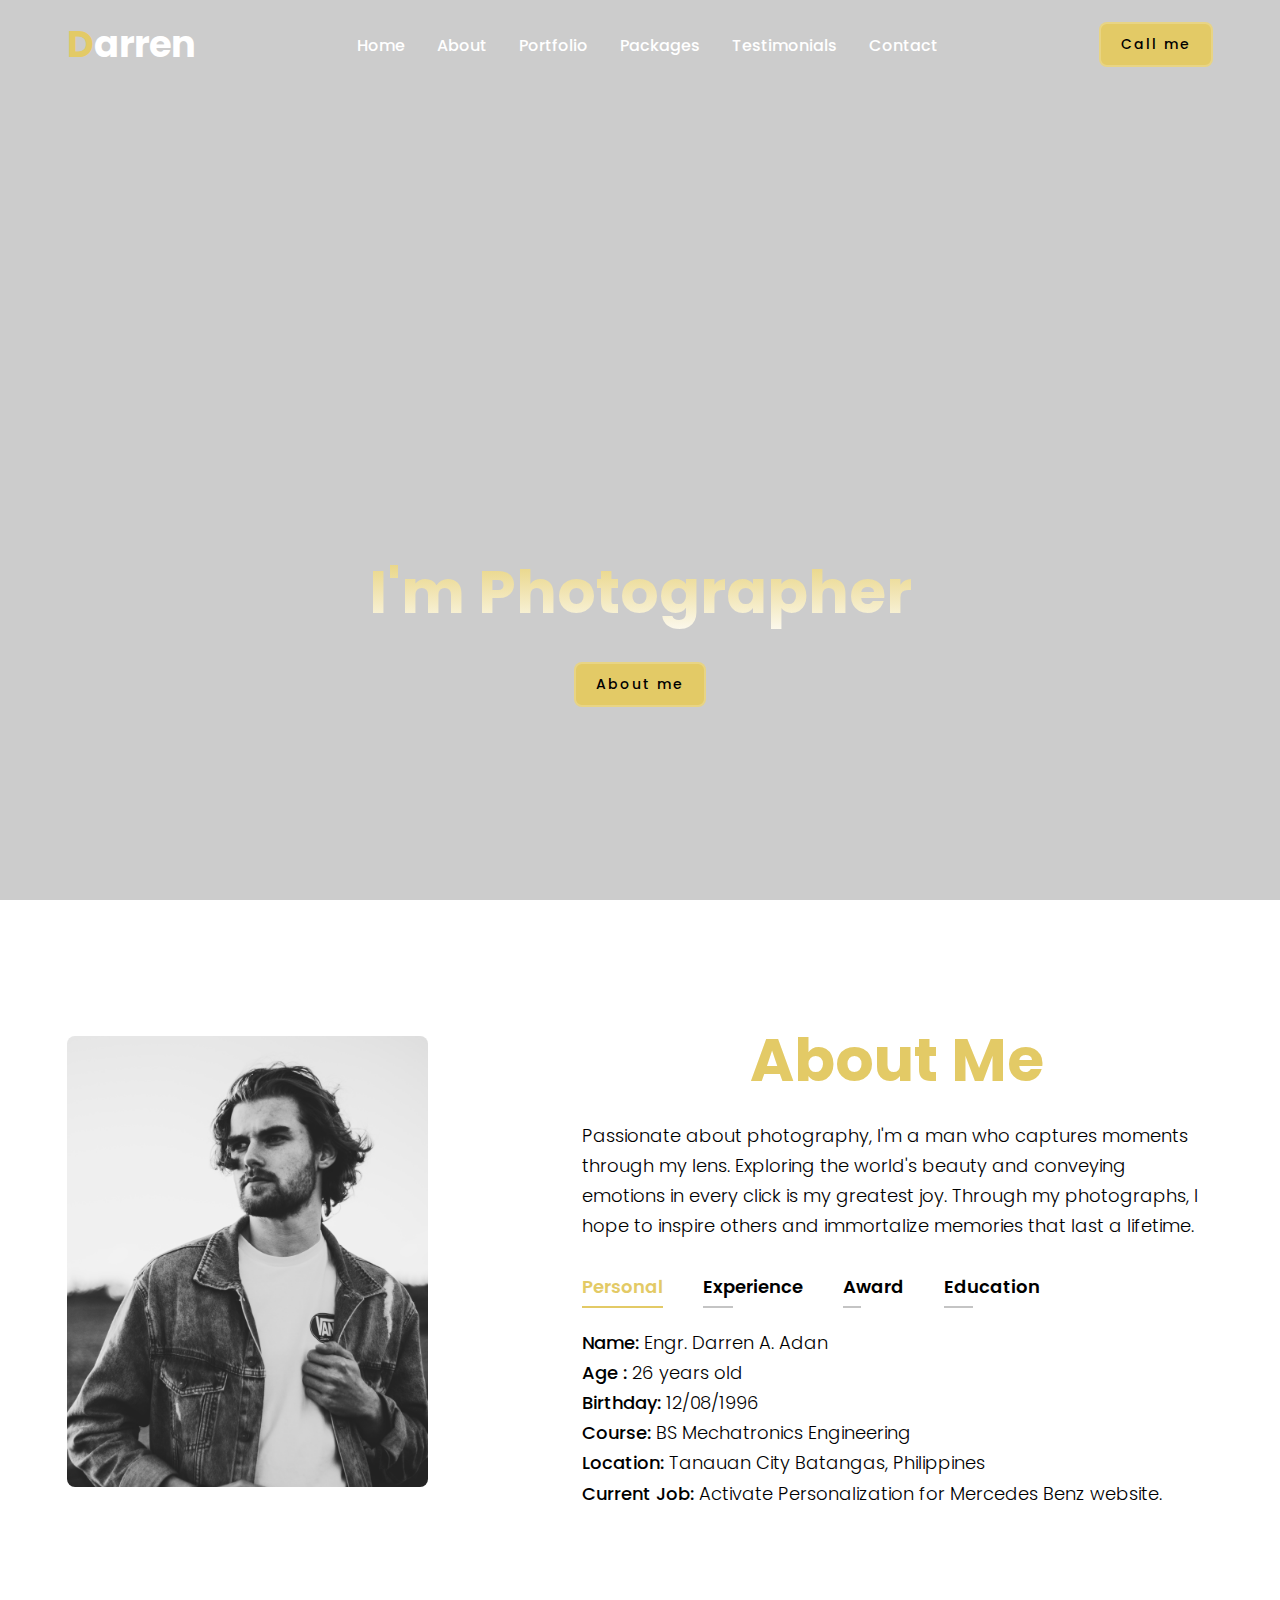
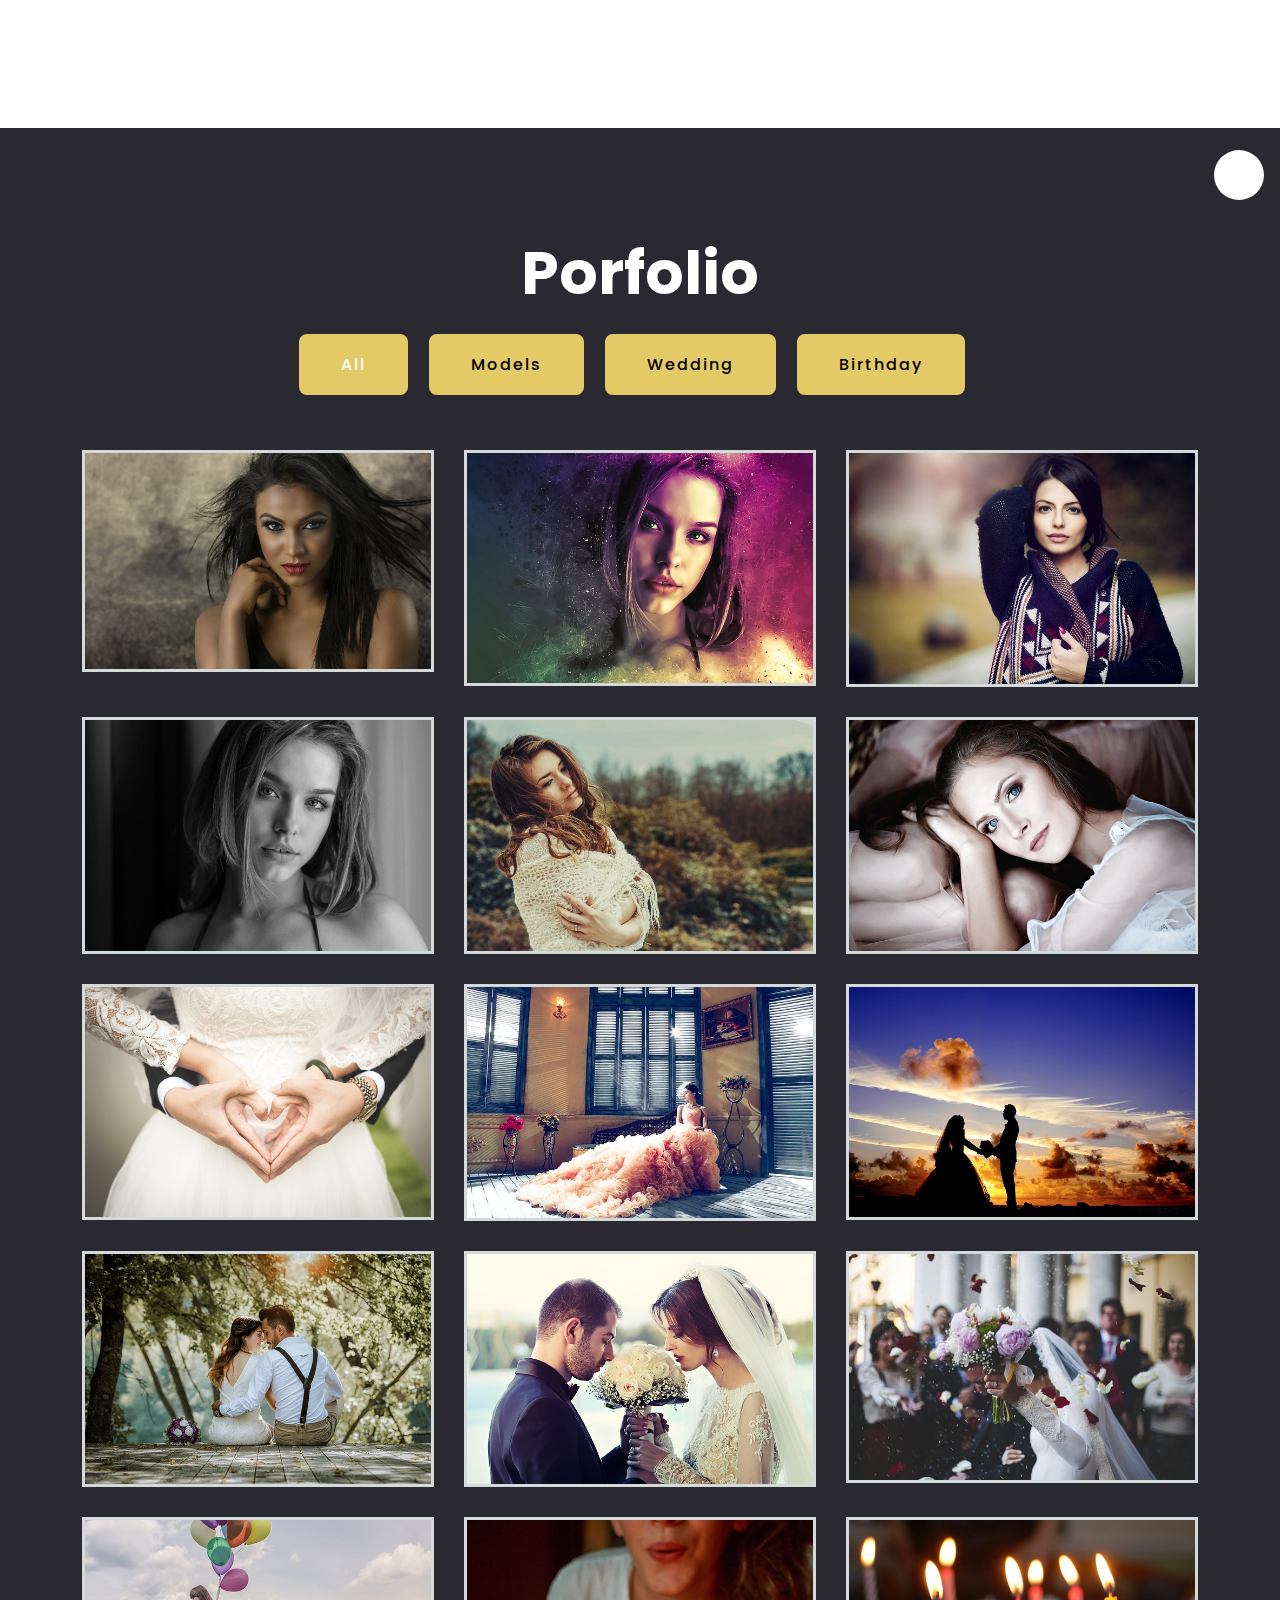
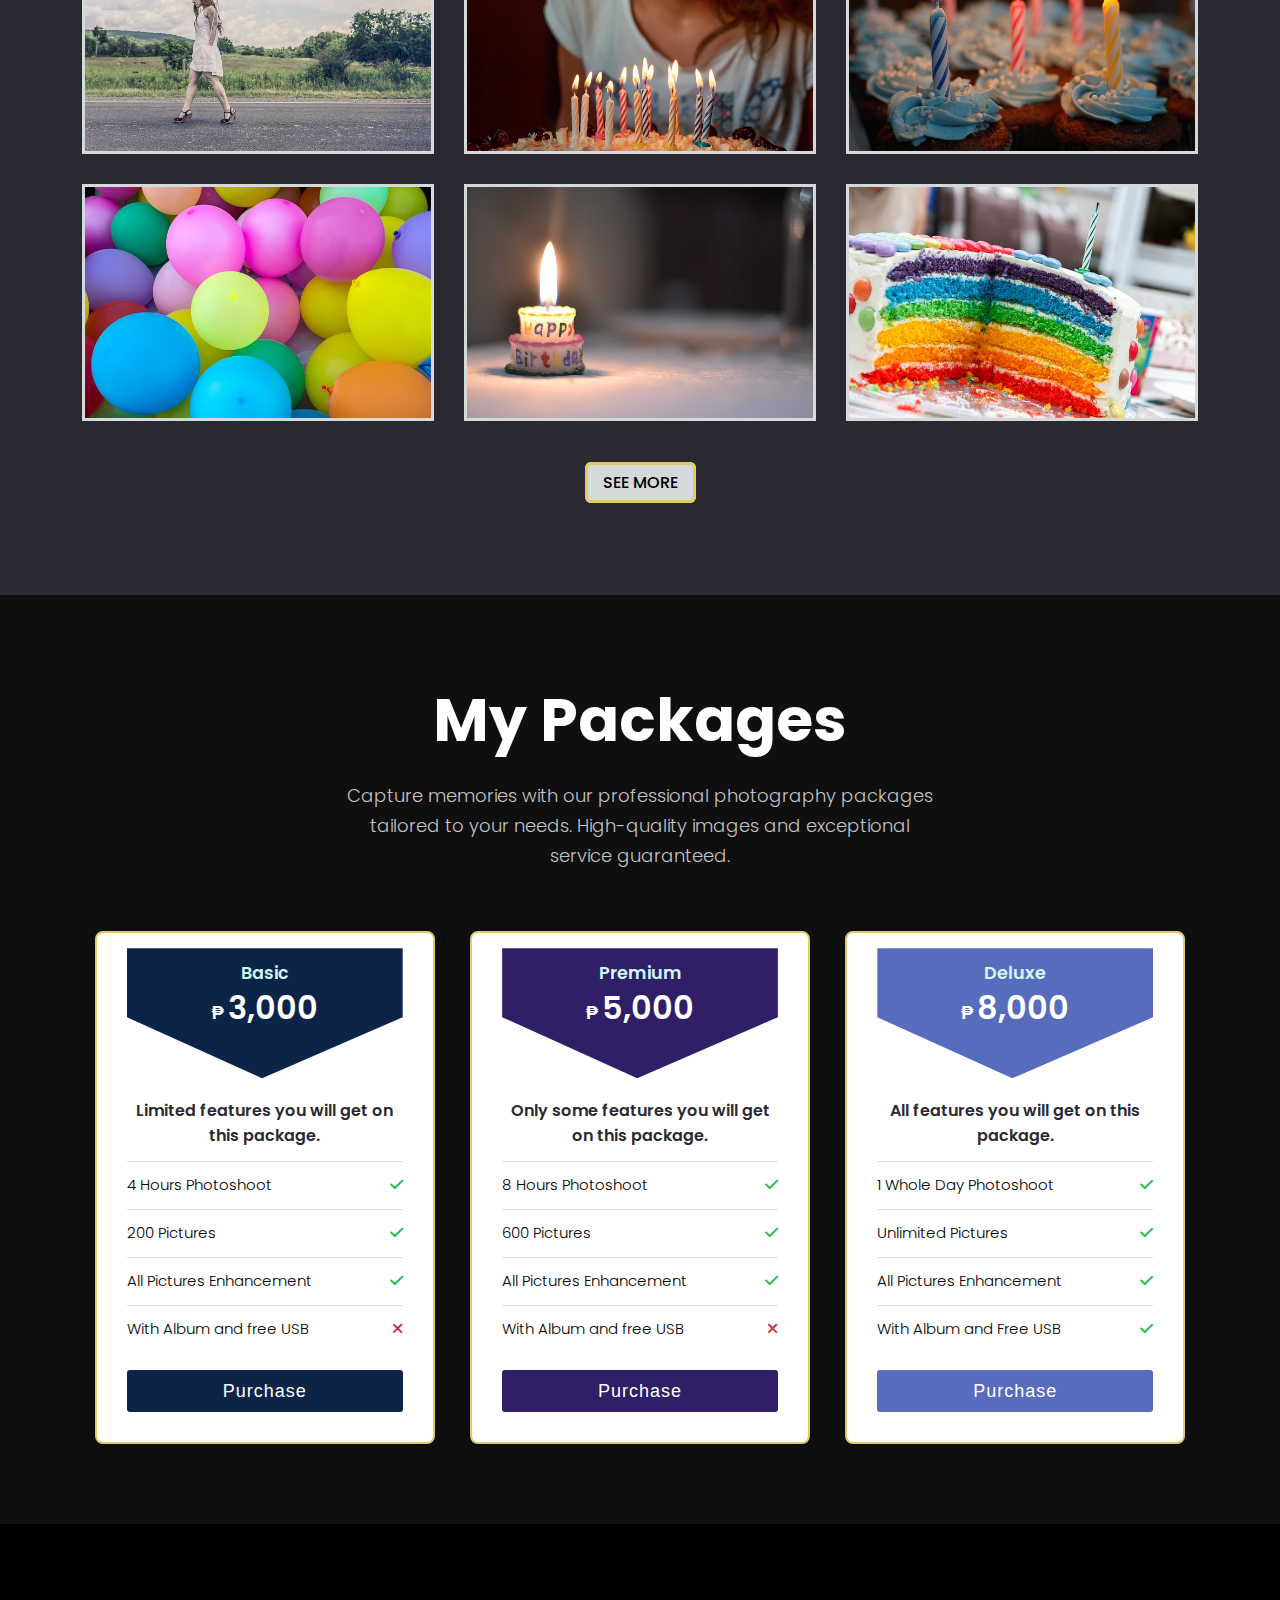
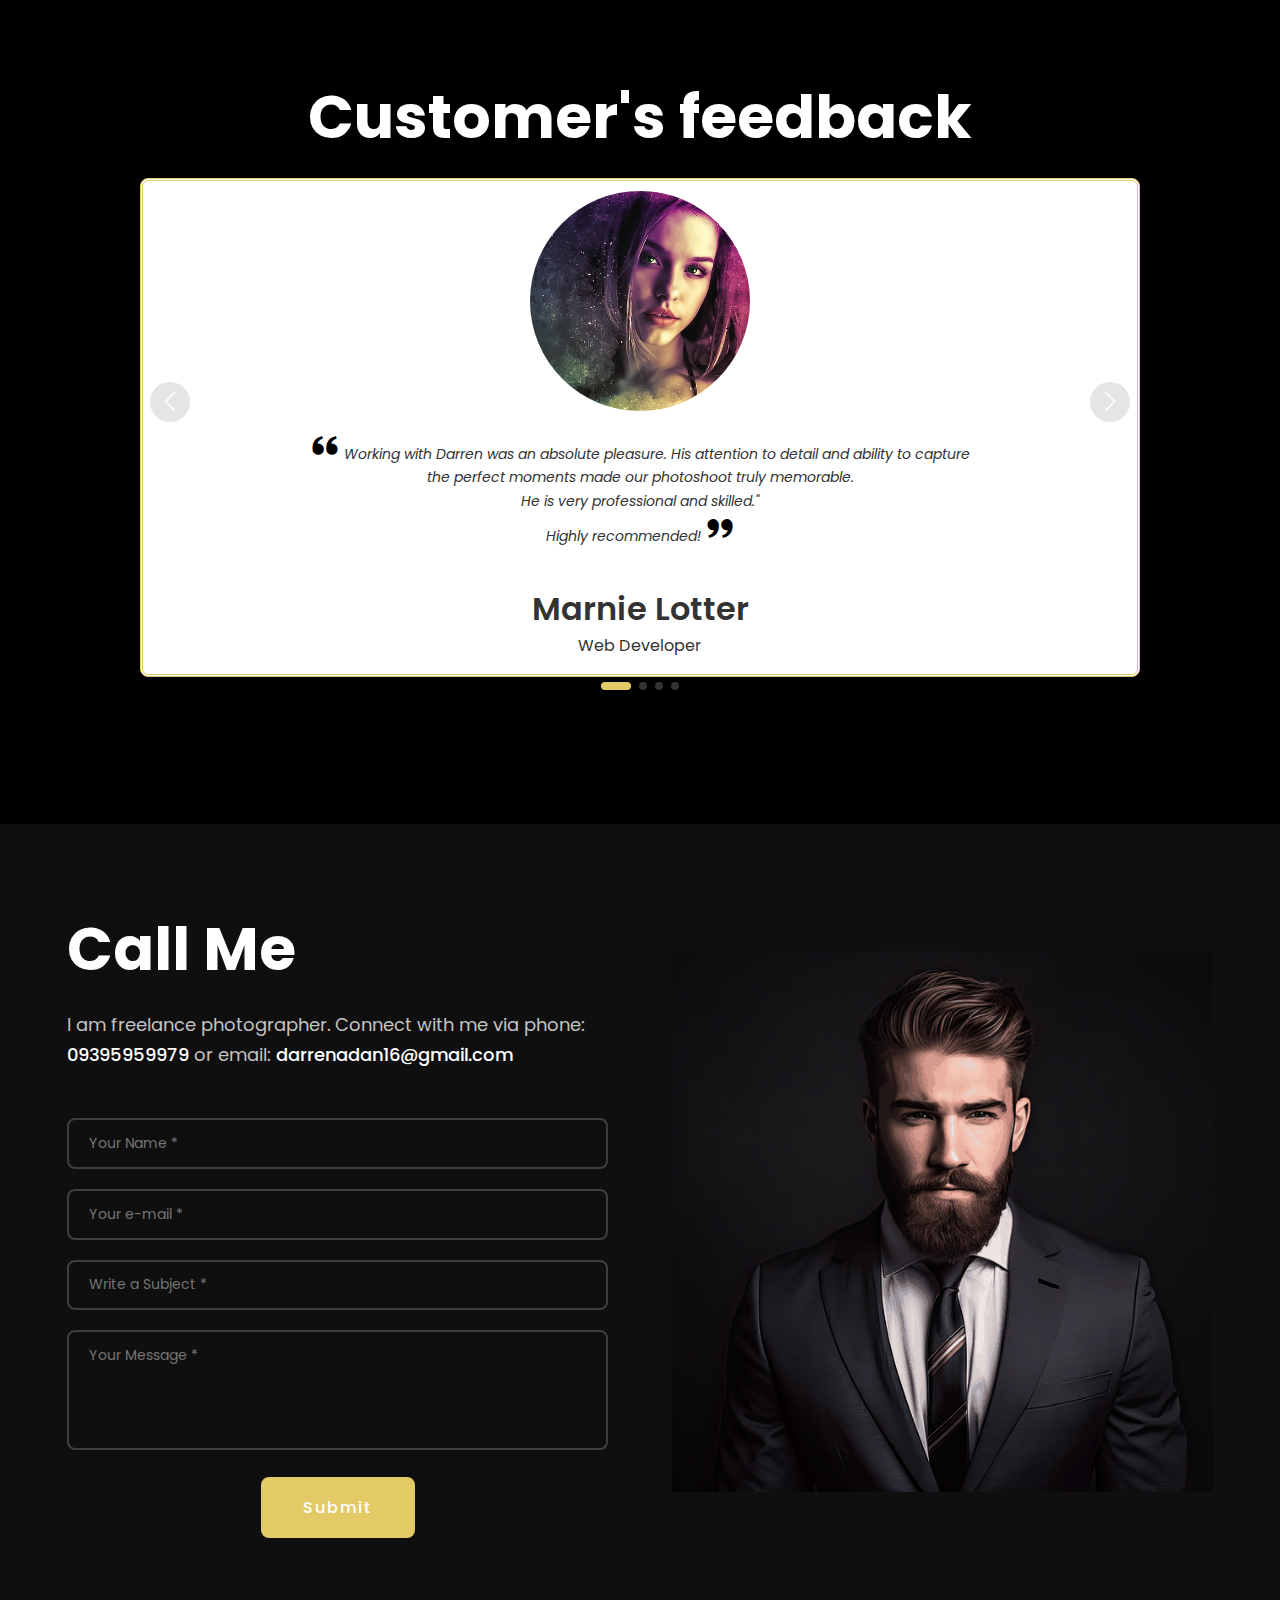
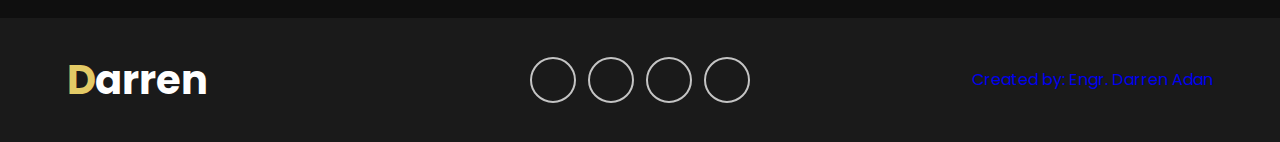
==== commit 39572561: "Update index.html" ====
--- a/index.html
+++ b/index.html
@@ -225,13 +225,6 @@
             </div>
           </div>
 
-          <div class="gallery-item model">
-            <div class="gallery-item-inner">
-              <a class="popupimg" href="./assets/Gallery Images/Model Photos/5.jpg">
-                <img src="./assets/Gallery Images/Model Photos/5.jpg" alt="camera" />
-              </a>
-            </div>
-          </div>
 
           <div class="gallery-item model">
             <div class="gallery-item-inner">
@@ -243,27 +236,13 @@
 
           <div class="gallery-item model">
             <div class="gallery-item-inner">
-              <a class="popupimg" href="./assets/Gallery Images/Model Photos/7.jpg">
-                <img src="./assets/Gallery Images/Model Photos/7.jpg" alt="camera" />
-              </a>
-            </div>
-          </div>
-
-          <div class="gallery-item model">
-            <div class="gallery-item-inner">
               <a class="popupimg" href="./assets/Gallery Images/Model Photos/8.jpg">
                 <img src="./assets/Gallery Images/Model Photos/8.jpg" alt="camera" />
               </a>
             </div>
           </div>
 
-          <div class="gallery-item model">
-            <div class="gallery-item-inner">
-              <a class="popupimg" href="./assets/Gallery Images/Model Photos/9.jpg">
-                <img src="./assets/Gallery Images/Model Photos/9.jpg" alt="camera" />
-              </a>
-            </div>
-          </div>
+       
 
 
           <!-- Wedding gallery  item start -->
@@ -310,26 +289,7 @@
               </a> </div>
           </div>
 
-          <div class="gallery-item wedding">
-            <div class="gallery-item-inner">
-              <a class="popupimg" href="./assets/Gallery Images/wedding Photos/7.jpg">
-                <img src="./assets/Gallery Images/wedding Photos/7.jpg" alt="wedding" />
-              </a> </div>
-          </div>
-
-          <div class="gallery-item wedding">
-            <div class="gallery-item-inner">
-              <a class="popupimg" href="./assets/Gallery Images/wedding Photos/8.jpg">
-                <img src="./assets/Gallery Images/wedding Photos/8.jpg" alt="wedding" />
-              </a> </div>
-          </div>
-
-          <div class="gallery-item wedding">
-            <div class="gallery-item-inner">
-              <a class="popupimg" href="./assets/Gallery Images/wedding Photos/9.jpg">
-                <img src="./assets/Gallery Images/wedding Photos/9.jpg" alt="wedding" />
-              </a> </div>
-          </div>
+        
           <!-- gallery item end -->
 
           <!-- Birthday gallery item start -->
@@ -373,27 +333,6 @@
             <div class="gallery-item-inner">
               <a class="popupimg" href="./assets/Gallery Images/Birthday photos/6.jpg">
                 <img src="./assets/Gallery Images/Birthday photos/6.jpg" alt="birthday" />
-              </a> </div>
-          </div>
-
-          <div class="gallery-item birthday">
-            <div class="gallery-item-inner">
-              <a class="popupimg" href="./assets/Gallery Images/Birthday photos/7.jpg">
-                <img src="./assets/Gallery Images/Birthday photos/7.jpg" alt="birthday" />
-              </a> </div>
-          </div>
-
-          <div class="gallery-item birthday">
-            <div class="gallery-item-inner">
-              <a class="popupimg" href="./assets/Gallery Images/Birthday photos/8.jpg">
-                <img src="./assets/Gallery Images/Birthday photos/8.jpg" alt="birthday" />
-              </a> </div>
-          </div>
-
-          <div class="gallery-item birthday">
-            <div class="gallery-item-inner">
-              <a class="popupimg" href="./assets/Gallery Images/Birthday photos/9.jpg">
-                <img src="./assets/Gallery Images/Birthday photos/9.jpg" alt="birthday" />
               </a> </div>
           </div>
           <!-- gallery item end -->
@@ -616,17 +555,17 @@
             </div>
 
             <div class="contact__form-input">
-              <input type="email" name="email" placeholder="Your e-mail" class="contact__input" id="contact-email" />
+              <input type="email" name="email" placeholder="Your e-mail *" class="contact__input" id="contact-email" />
             </div>
 
             <div class="contact__form-input">
-              <input type="text" name="subject" placeholder="Write a Subject" class="contact__input"
+              <input type="text" name="subject" placeholder="Write a Subject *" class="contact__input"
                 id="contact-subject" />
             </div>
 
             <div class="contact__form-input">
               <textarea name="message" id="contact-message" class="contact__input textarea"
-                placeholder="Your Message"></textarea>
+                placeholder="Your Message *"></textarea>
             </div>
             <div class="submit">
               <input type="submit" value="Submit" class="btn" />
@@ -665,9 +604,9 @@
           <i class="uil uil-instagram"></i>
         </a>
       </div>
-
-      <p class="footer__copyright">&copy; 2023. All rights reserved.</p>
-      Created by: Darren A. Adan
+ 
+      <p class="footer__copyright"> <a href="https://www.facebook.com/darren.adan">Created by: Engr. Darren Adan</a> </p>
+ 
     </div>
   </footer>
 
@@ -745,4 +684,4 @@
   </script>
 </body>
 
-</html>+</html>
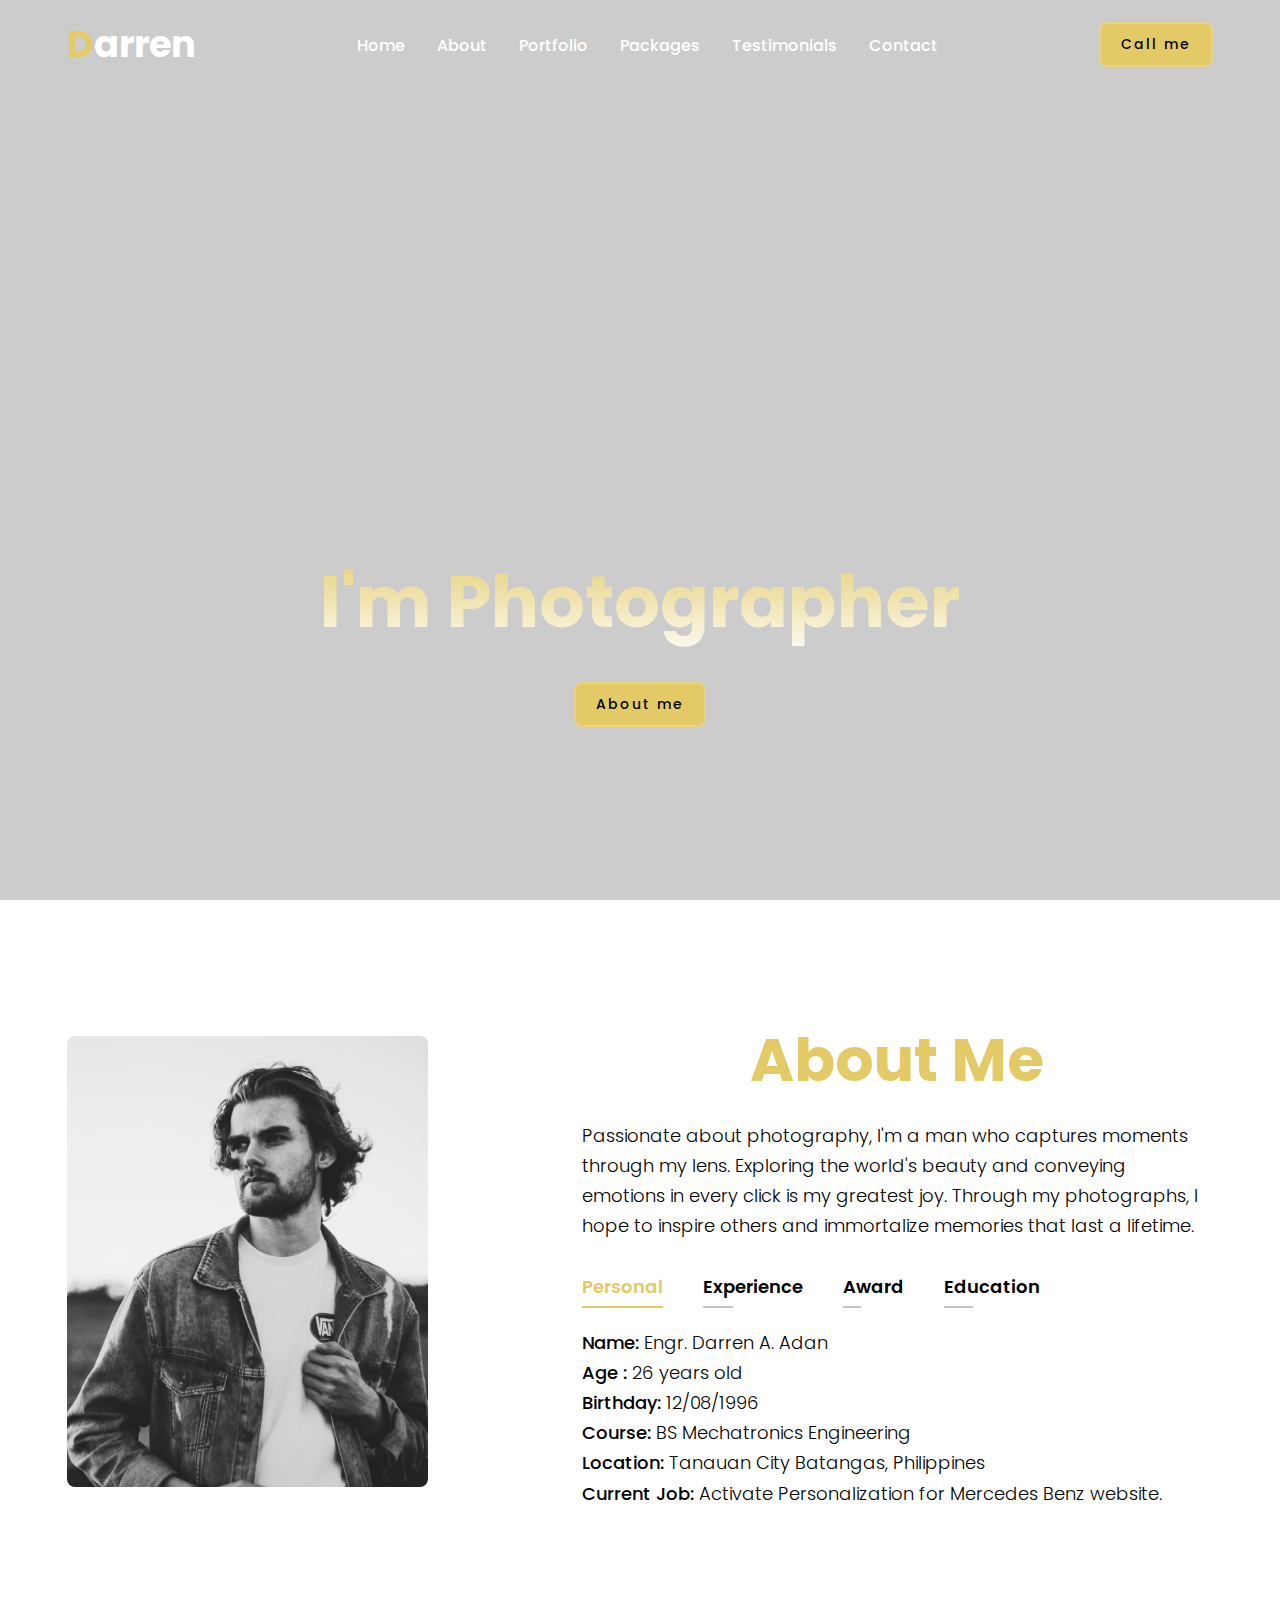
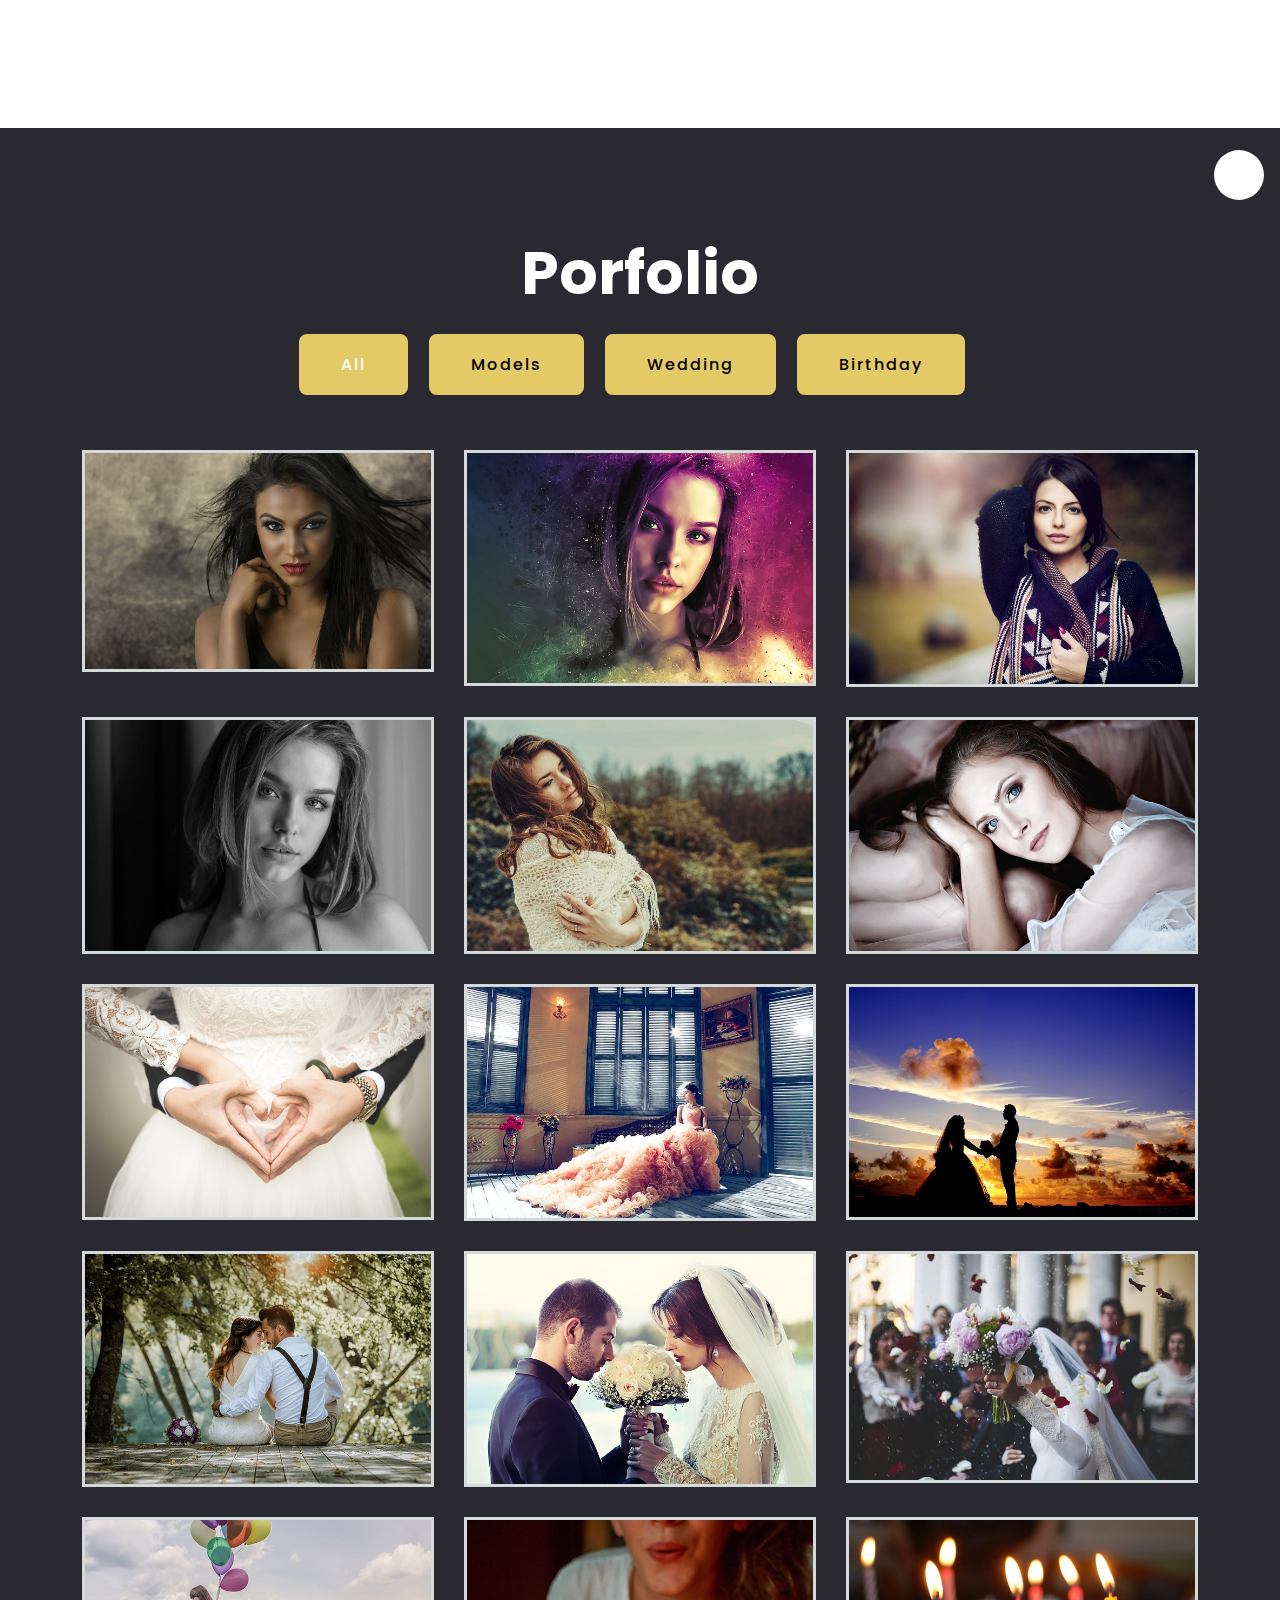
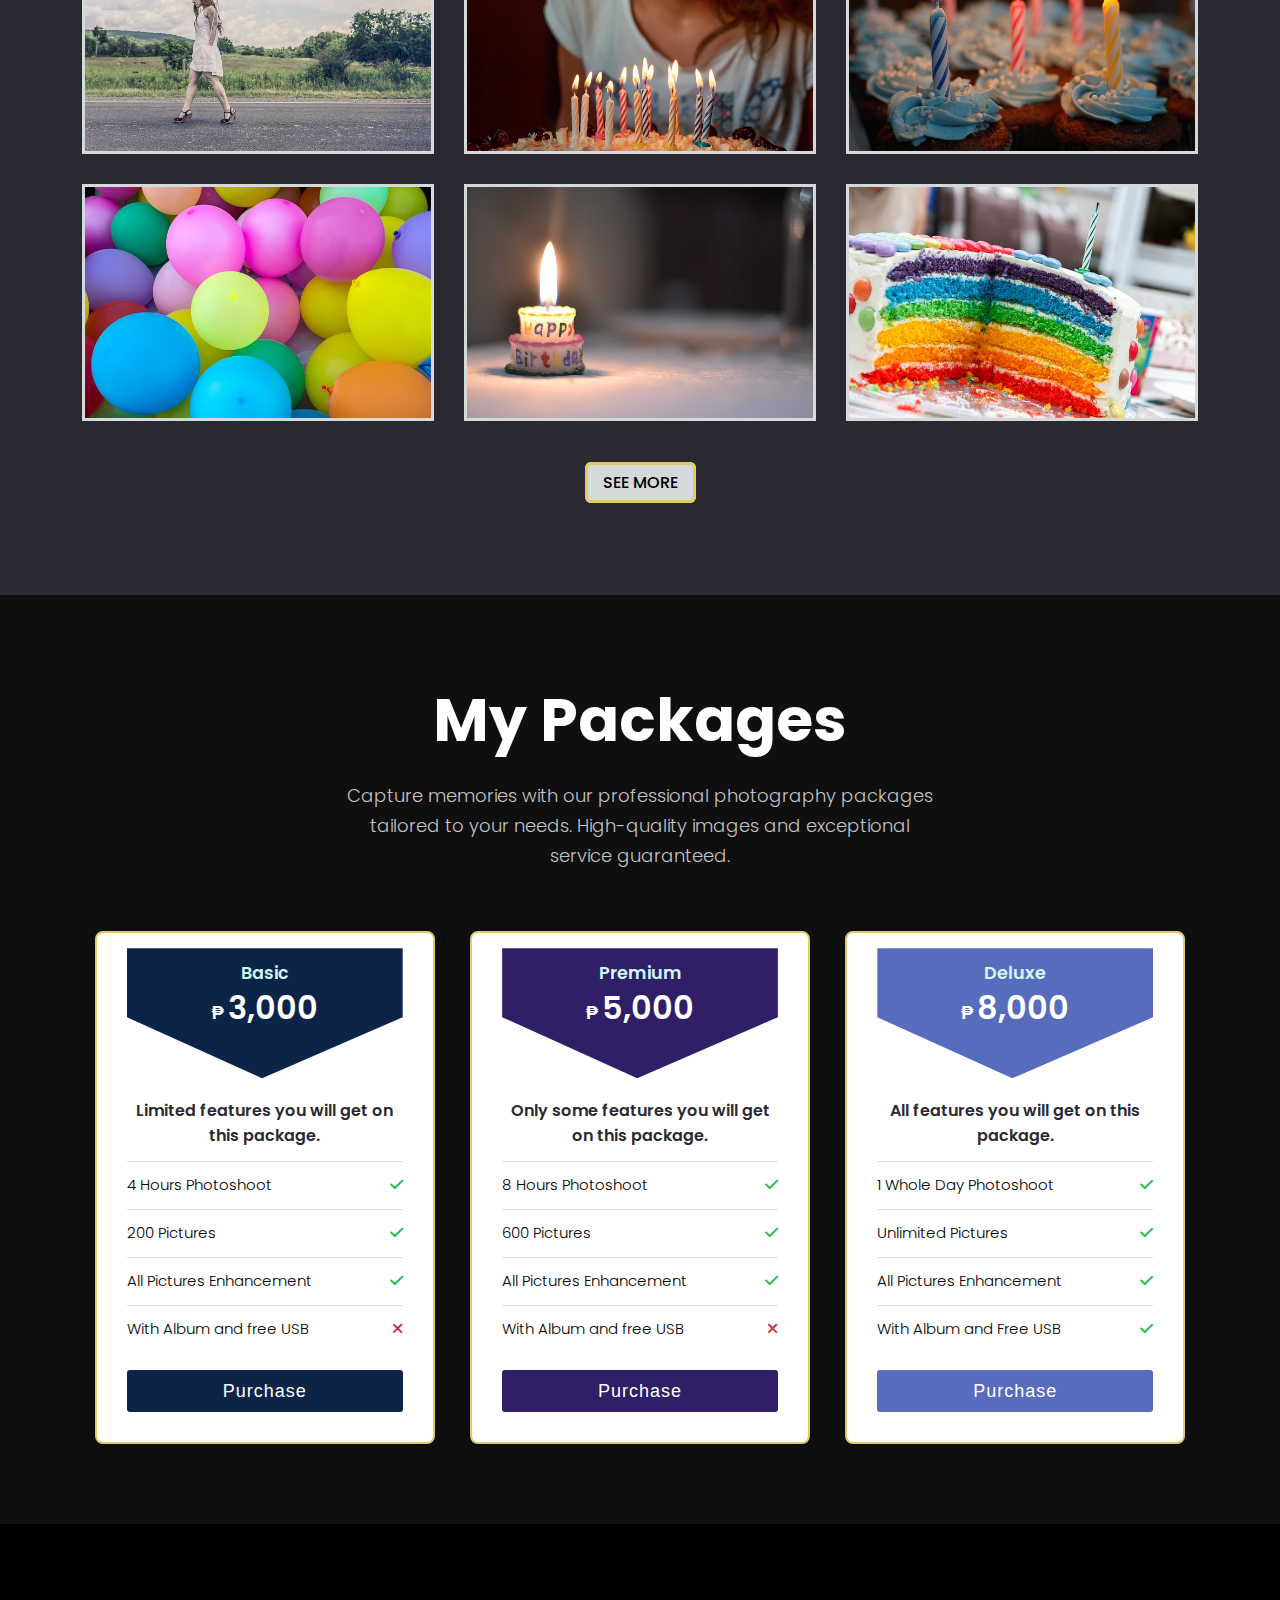
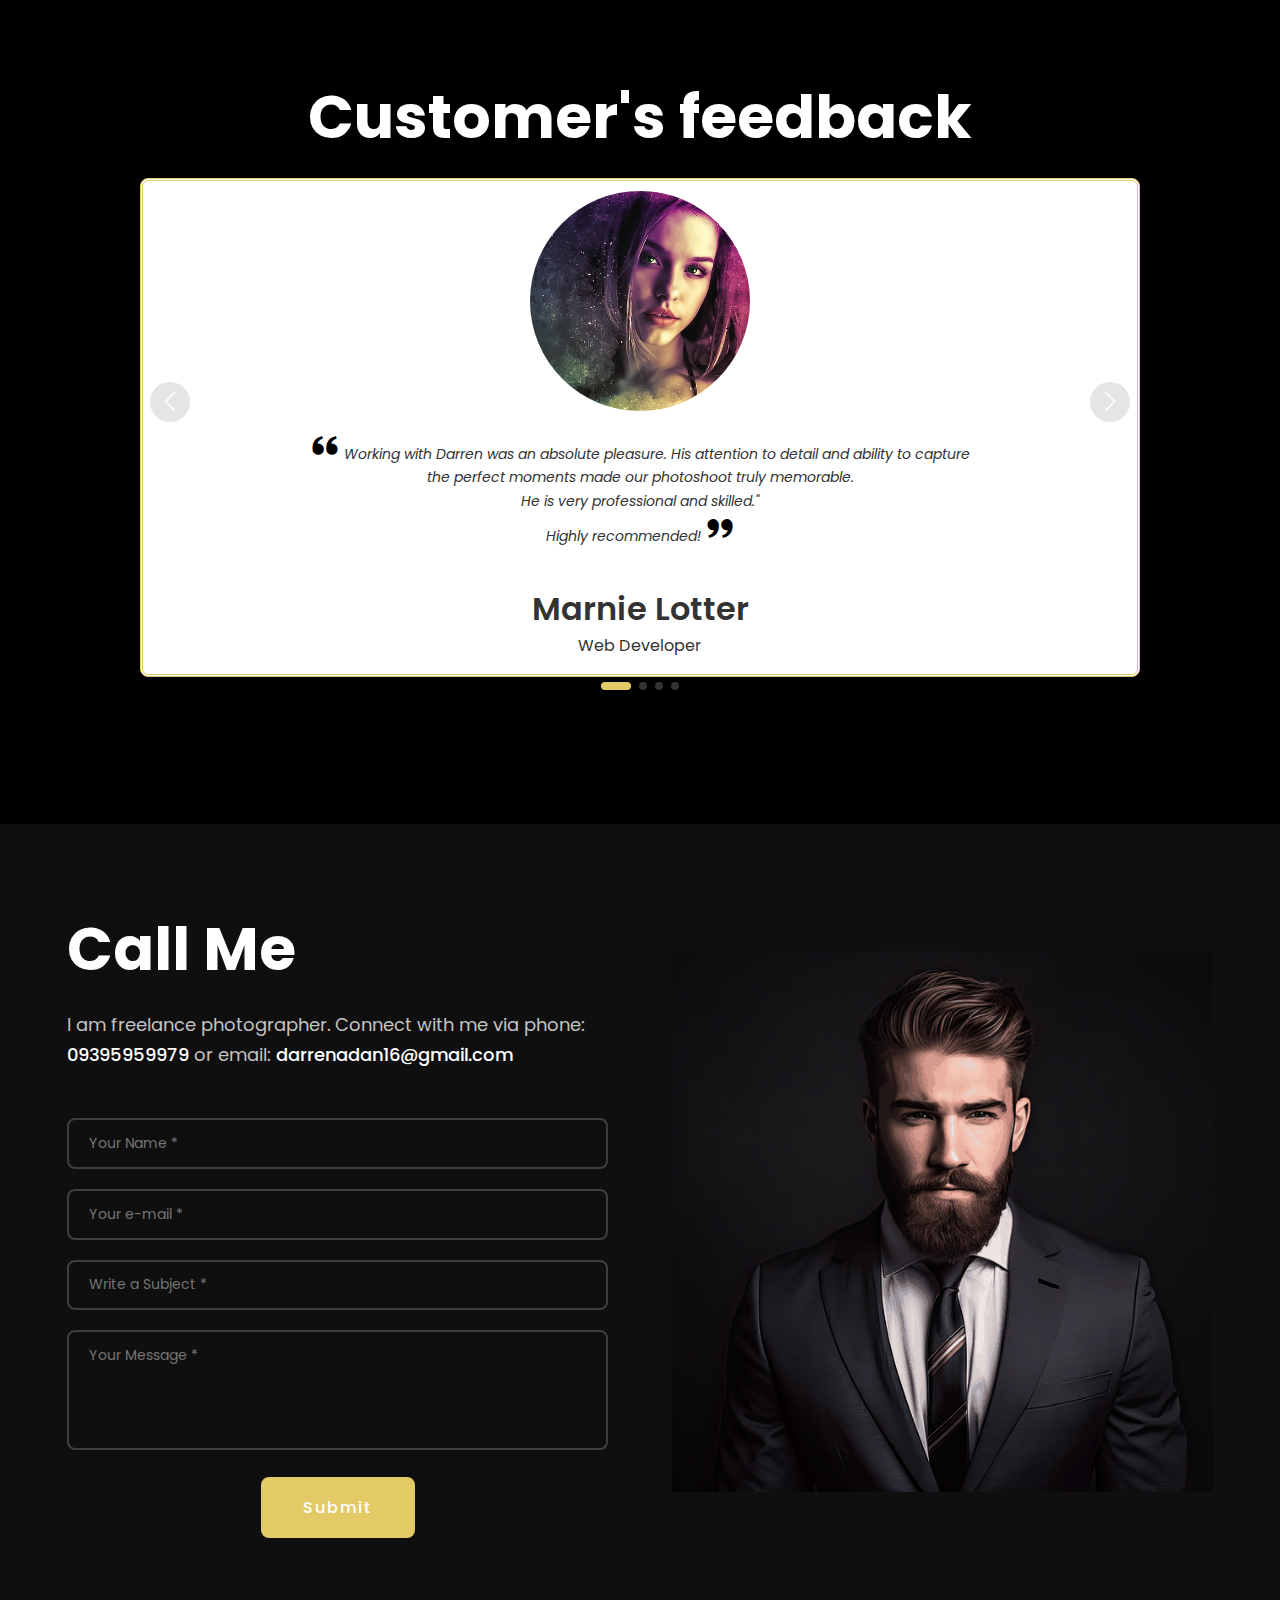
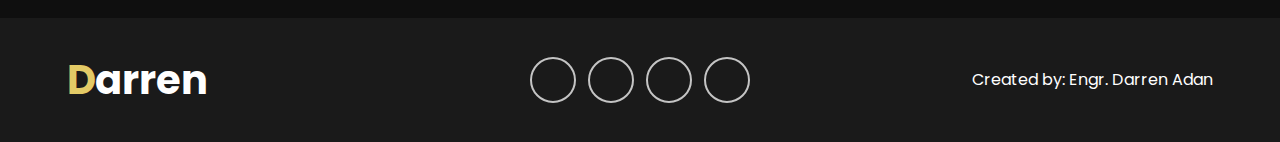
==== commit 0f735d09: "Update index.html" ====
--- a/index.html
+++ b/index.html
@@ -22,7 +22,7 @@
   <!--=============== CSS ===============-->
   <link rel="stylesheet" href="assets/css/styles.css" />
 
-  <title>Portfolio Website</title>
+  <title>Darren's Photography Services</title>
 </head>
 
 <body>
--- a/assets/css/styles.css
+++ b/assets/css/styles.css
@@ -19,7 +19,7 @@
   --body-font: "Poppins", sans-serif;
   --second-font: "Montserrat", sans-serif;
 
-  --big-font-size: clamp(2rem, 0.9706rem + 4.7059vw, 4.5rem);
+  --big-font-size: clamp(3rem, 0.9706rem + 4.7059vw, 4.5rem);
   --h1-font-size: clamp(1.75rem, 0.9265rem + 3.7647vw, 3.75rem);
   --h2-font-size: 1.75rem;
   --h3-font-size: 1.5rem;
@@ -301,7 +301,6 @@
   inset: 0;
   margin: auto;
   top: 58%;
-
   text-align: center;
 }
 
@@ -311,9 +310,9 @@
   -webkit-background-clip: text;
   -webkit-text-fill-color: transparent;
   font-weight: 700;
-  font-size: var(--h1-font-size);
+  font-size: var(--big-font-size);
   margin: 20px;
-  font-family: var(: sans-serif);
+  font-family: var(--body-font)
 }
 
 .headerOne a {
@@ -1052,6 +1051,8 @@
   font-weight: var(--weight-400);
   justify-self: flex-end;
 }
+.footer__copyright a{color:white;}
+.footer__copyright a:hover{color: var(--first-color);}
 
 /*=============== SCROLL UP ===============*/
 .scrollup {
@@ -1310,4 +1311,4 @@
     inset-inline: 1rem;
     bottom: 1rem;
   }
-}+}
